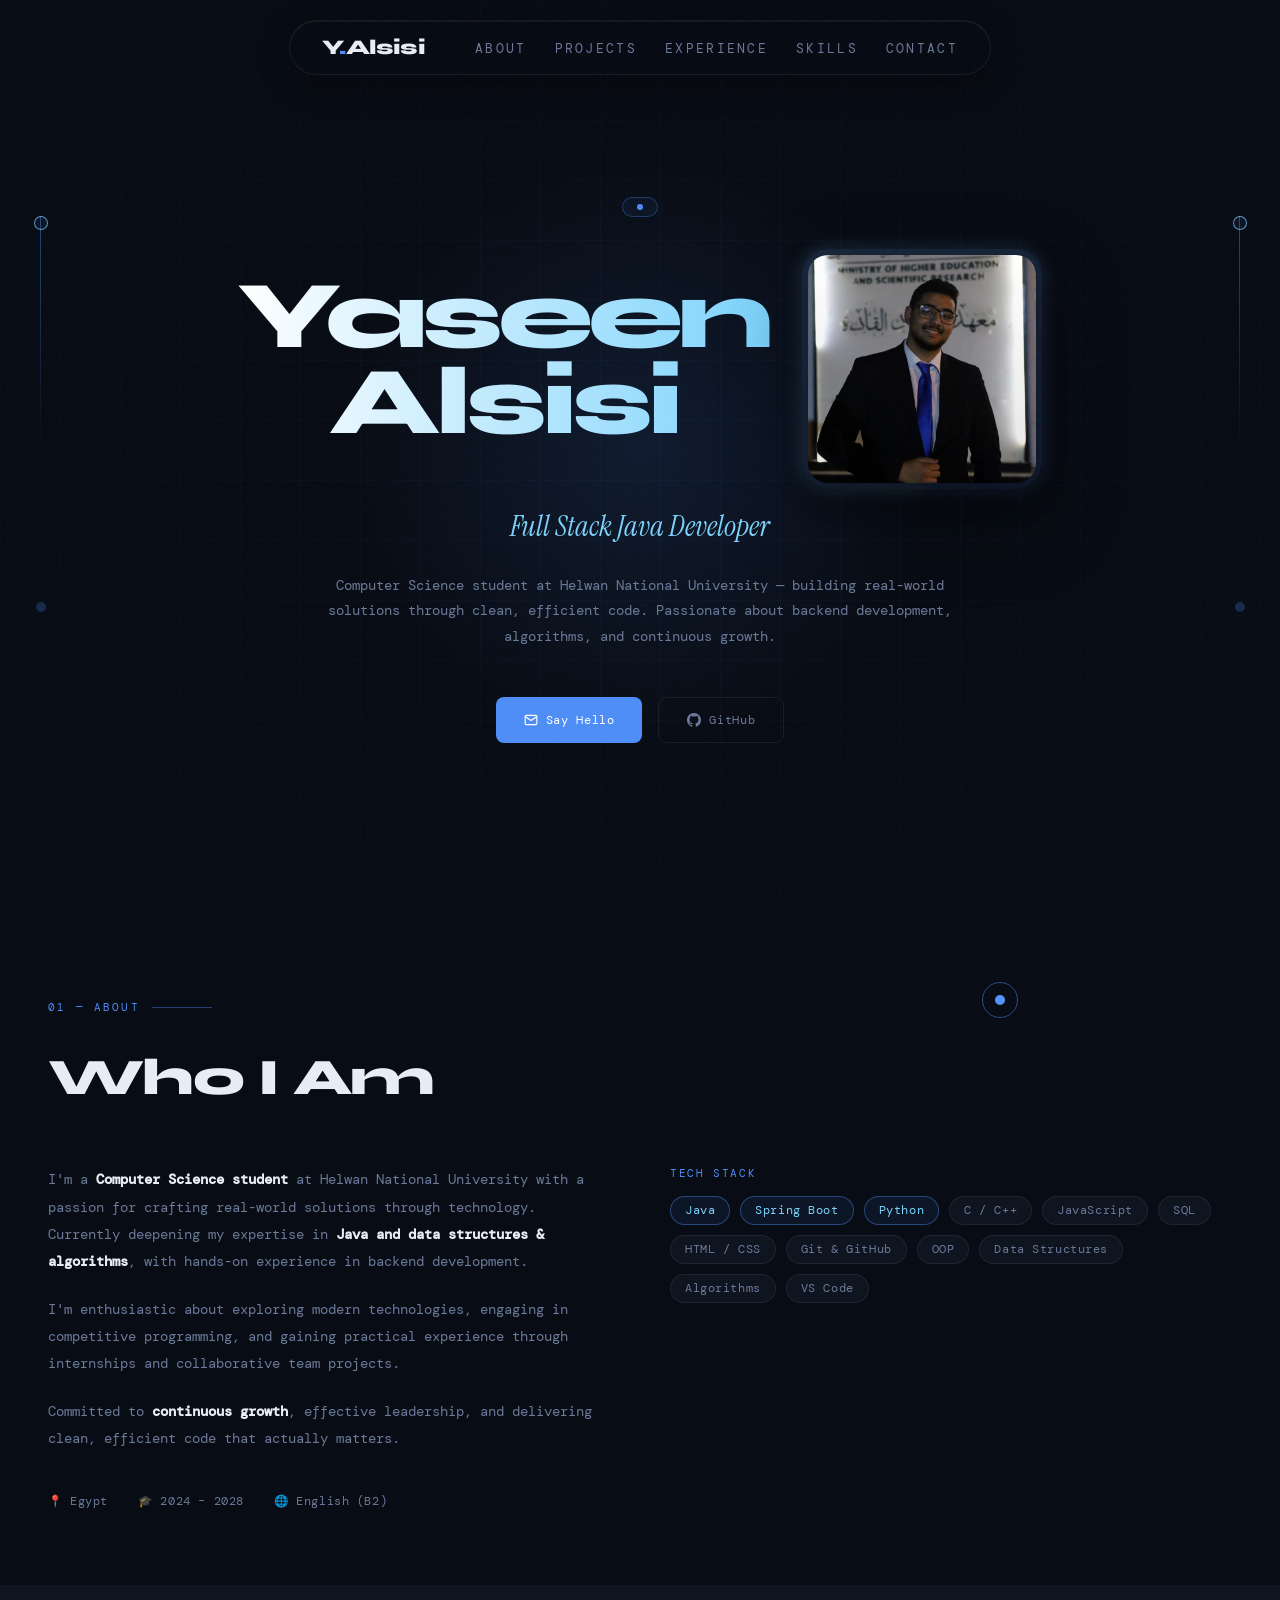
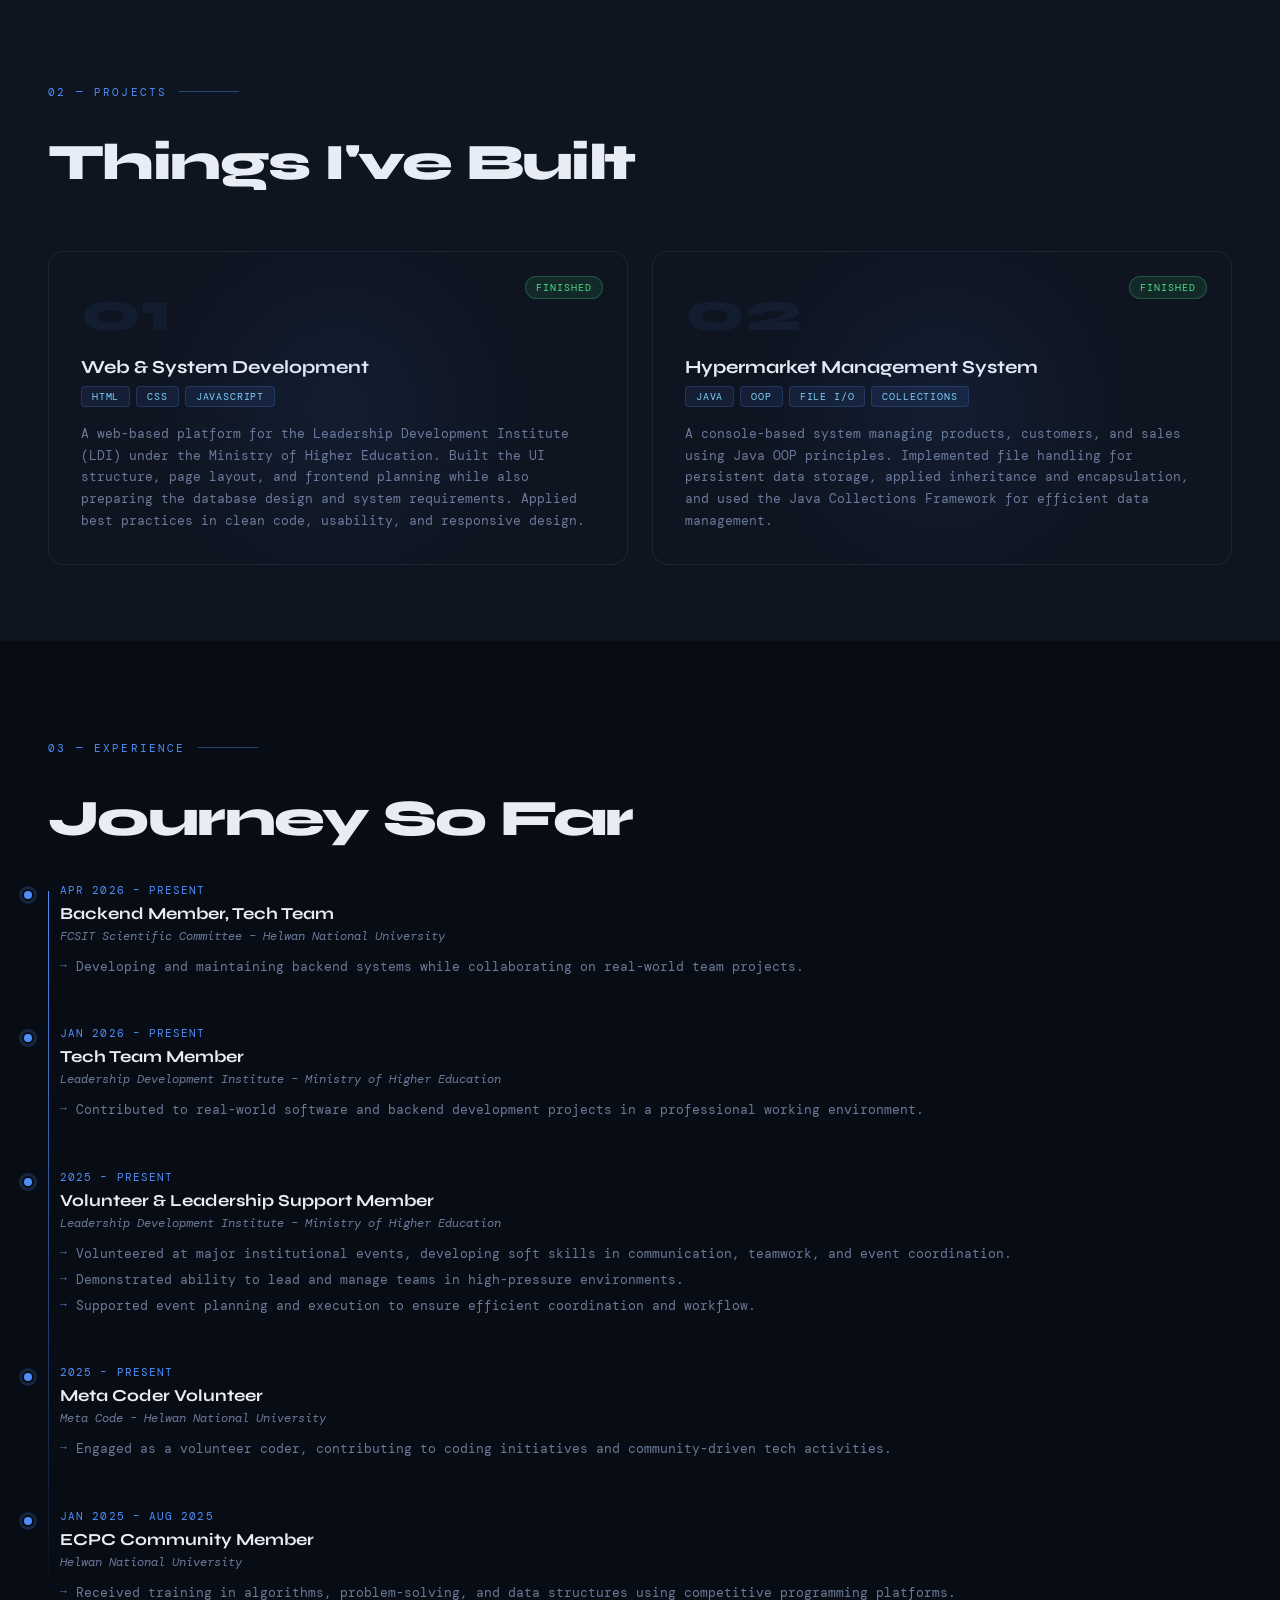
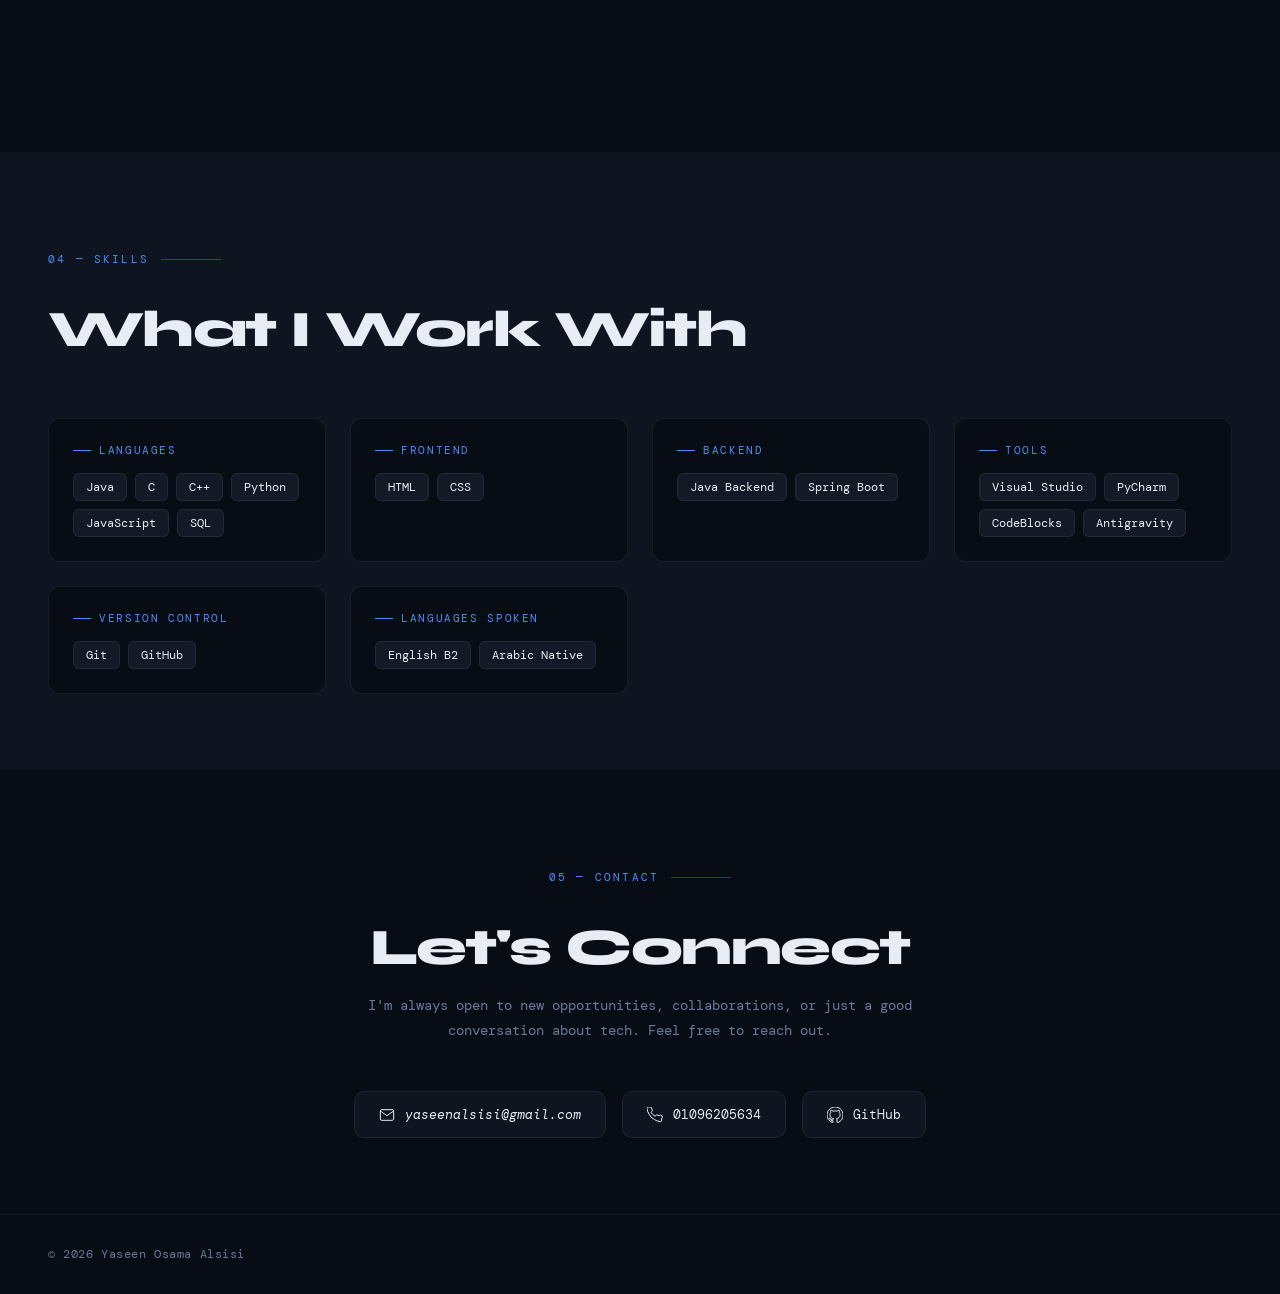
==== index.html @ c2fd074a "Add files via upload" ====
<!DOCTYPE html>
<html lang="en">
<head>
<meta charset="UTF-8">
<meta name="viewport" content="width=device-width, initial-scale=1.0">
<title>Yaseen Osama Alsisi — Portfolio</title>
<link rel="icon" href="photos/blue-letter-y-logo-design-vector.jpg">
<link href="https://fonts.googleapis.com/css2?family=Syne:wght@400;600;700;800&family=DM+Mono:ital,wght@0,300;0,400;1,300&family=Instrument+Serif:ital@0;1&display=swap" rel="stylesheet">
<link rel="stylesheet" href="style.css">
<script src="style.js" defer></script>
</head>
<body>

<div class="cursor" id="cursor"></div>
<div class="cursor-ring" id="cursorRing"></div>

<!-- NAV -->
<nav>
  <a href="#" class="nav-logo">Y<span>.</span>Alsisi</a>
  <ul class="nav-links">
    <li><a href="#about">About</a></li>
    <li><a href="#projects">Projects</a></li>
    <li><a href="#experience">Experience</a></li>
    <li><a href="#skills">Skills</a></li>
    <li><a href="#contact">Contact</a></li>
  </ul>
</nav>

<!-- HERO -->
<section class="hero">
  <div class="hero-grid"></div>
  <div class="hero-glow"></div>
  <div class="hero-accent hero-accent-left"></div>
  <div class="hero-accent hero-accent-right"></div>
  <div class="hero-content">
    <div class="hero-tag"></div>
    <div class="hero-heading">
      <h1 class="hero-name">
        Yaseen<br>
        <span class="line2">Alsisi</span>
      </h1>
      <div class="hero-photo-wrap">
        <img src="photos/WhatsApp Image 2026-06-04 at 12.15.10 AM.jpeg" alt="" class="hero-photo">
      </div>
    </div>
    <div class="hero-role">Full Stack Java Developer</div>
    <p class="hero-desc">
      Computer Science student at Helwan National University — building real-world solutions through clean, efficient code. Passionate about backend development, algorithms, and continuous growth.
    </p>
    <div class="hero-cta">
      <a href="mailto:yaseenalsisi@gmail.com" class="btn-primary">
        <svg width="14" height="14" viewBox="0 0 24 24" fill="none" stroke="currentColor" stroke-width="2"><path d="M4 4h16c1.1 0 2 .9 2 2v12c0 1.1-.9 2-2 2H4c-1.1 0-2-.9-2-2V6c0-1.1.9-2 2-2z"/><polyline points="22,6 12,13 2,6"/></svg>
        Say Hello
      </a>
      <a href="https://github.com/YaseenAlsisi" target="_blank" class="btn-ghost">
        <svg width="14" height="14" viewBox="0 0 24 24" fill="currentColor"><path d="M12 0C5.37 0 0 5.37 0 12c0 5.31 3.435 9.795 8.205 11.385.6.105.825-.255.825-.57 0-.285-.015-1.23-.015-2.235-3.015.555-3.795-.735-4.035-1.41-.135-.345-.72-1.41-1.23-1.695-.42-.225-1.02-.78-.015-.795.945-.015 1.62.87 1.845 1.23 1.08 1.815 2.805 1.305 3.495.99.105-.78.42-1.305.765-1.605-2.67-.3-5.46-1.335-5.46-5.925 0-1.305.465-2.385 1.23-3.225-.12-.3-.54-1.53.12-3.18 0 0 1.005-.315 3.3 1.23.96-.27 1.98-.405 3-.405s2.04.135 3 .405c2.295-1.56 3.3-1.23 3.3-1.23.66 1.65.24 2.88.12 3.18.765.84 1.23 1.905 1.23 3.225 0 4.605-2.805 5.625-5.475 5.925.435.375.81 1.095.81 2.22 0 1.605-.015 2.895-.015 3.3 0 .315.225.69.825.57A12.02 12.02 0 0024 12c0-6.63-5.37-12-12-12z"/></svg>
        GitHub
      </a>
    </div>
  </div>
  <div class="hero-stats">
    <div class="stat-item">
      <div class="stat-num">2.7<span>6</span></div>
      <div class="stat-label">CGPA</div>
    </div>
    <div class="stat-item">
      <div class="stat-num">2<span>+</span></div>
      <div class="stat-label">Projects</div>
    </div>
    <div class="stat-item">
      <div class="stat-num">4<span>+</span></div>
      <div class="stat-label">Activities</div>
    </div>
  </div>
</section>

<!-- ABOUT -->
<section id="about">
  <div class="section-label">01 — About</div>
  <h2 class="section-title reveal">Who I Am</h2>
  <div class="about-grid">
    <div class="about-text reveal">
      <p>I'm a <strong>Computer Science student</strong> at Helwan National University with a passion for crafting real-world solutions through technology. Currently deepening my expertise in <strong>Java and data structures & algorithms</strong>, with hands-on experience in backend development.</p>
      <p>I'm enthusiastic about exploring modern technologies, engaging in competitive programming, and gaining practical experience through internships and collaborative team projects.</p>
      <p>Committed to <strong>continuous growth</strong>, effective leadership, and delivering clean, efficient code that actually matters.</p>
      <br>
      <div style="font-size:0.72rem; color: var(--muted); letter-spacing:0.05em;">
        📍 Egypt &nbsp;&nbsp; 🎓 2024 – 2028 &nbsp;&nbsp; 🌐 English (B2)
      </div>
    </div>
    <div class="reveal">
      <div style="font-size:0.68rem; letter-spacing:0.15em; text-transform:uppercase; color:var(--accent); margin-bottom:16px;">Tech Stack</div>
      <div class="skills-cloud">
        <span class="skill-tag highlight">Java</span>
        <span class="skill-tag highlight">Spring Boot</span>
        <span class="skill-tag highlight">Python</span>
        <span class="skill-tag">C / C++</span>
        <span class="skill-tag">JavaScript</span>
        <span class="skill-tag">SQL</span>
        <span class="skill-tag">HTML / CSS</span>
        <span class="skill-tag">Git & GitHub</span>
        <span class="skill-tag">OOP</span>
        <span class="skill-tag">Data Structures</span>
        <span class="skill-tag">Algorithms</span>
        <span class="skill-tag">VS Code</span>
      </div>
    </div>
  </div>
</section>

<!-- PROJECTS -->
<section id="projects" style="background: var(--surface);">
  <div class="section-label">02 — Projects</div>
  <h2 class="section-title reveal">Things I've Built</h2>
  <div class="projects-grid">

    <div class="project-card reveal">
      <div class="project-status">Finished</div>
      <div class="project-num">01</div>
      <div class="project-title">Web & System Development</div>
      <div class="project-tech">
        <span class="tech-badge">HTML</span>
        <span class="tech-badge">CSS</span>
        <span class="tech-badge">JavaScript</span>
      </div>
      <p class="project-desc">
        A web-based platform for the Leadership Development Institute (LDI) under the Ministry of Higher Education. Built the UI structure, page layout, and frontend planning while also preparing the database design and system requirements. Applied best practices in clean code, usability, and responsive design.
      </p>
    </div>

    <div class="project-card reveal" style="transition-delay: 0.1s">
      <div class="project-status">Finished</div>
      <div class="project-num">02</div>
      <div class="project-title">Hypermarket Management System</div>
      <div class="project-tech">
        <span class="tech-badge">Java</span>
        <span class="tech-badge">OOP</span>
        <span class="tech-badge">File I/O</span>
        <span class="tech-badge">Collections</span>
      </div>
      <p class="project-desc">
        A console-based system managing products, customers, and sales using Java OOP principles. Implemented file handling for persistent data storage, applied inheritance and encapsulation, and used the Java Collections Framework for efficient data management.
      </p>
    </div>

  </div>
</section>

<!-- EXPERIENCE -->
<section id="experience">
  <div class="section-label">03 — Experience</div>
  <h2 class="section-title reveal">Journey So Far</h2>
  <div class="timeline">

    <div class="timeline-item">
      <div class="timeline-dot"></div>
      <div class="timeline-date">Apr 2026 – Present</div>
      <div class="timeline-title">Backend Member, Tech Team</div>
      <div class="timeline-org">FCSIT Scientific Committee – Helwan National University</div>
      <ul class="timeline-bullets">
        <li>Developing and maintaining backend systems while collaborating on real-world team projects.</li>
      </ul>
    </div>

    <div class="timeline-item">
      <div class="timeline-dot"></div>
      <div class="timeline-date">Jan 2026 – Present</div>
      <div class="timeline-title">Tech Team Member</div>
      <div class="timeline-org">Leadership Development Institute – Ministry of Higher Education</div>
      <ul class="timeline-bullets">
        <li>Contributed to real-world software and backend development projects in a professional working environment.</li>
      </ul>
    </div>

    <div class="timeline-item">
      <div class="timeline-dot"></div>
      <div class="timeline-date">2025 – Present</div>
      <div class="timeline-title">Volunteer & Leadership Support Member</div>
      <div class="timeline-org">Leadership Development Institute – Ministry of Higher Education</div>
      <ul class="timeline-bullets">
        <li>Volunteered at major institutional events, developing soft skills in communication, teamwork, and event coordination.</li>
        <li>Demonstrated ability to lead and manage teams in high-pressure environments.</li>
        <li>Supported event planning and execution to ensure efficient coordination and workflow.</li>
      </ul>
    </div>

    <div class="timeline-item">
      <div class="timeline-dot"></div>
      <div class="timeline-date">2025 – Present</div>
      <div class="timeline-title">Meta Coder Volunteer</div>
      <div class="timeline-org">Meta Code – Helwan National University</div>
      <ul class="timeline-bullets">
        <li>Engaged as a volunteer coder, contributing to coding initiatives and community-driven tech activities.</li>
      </ul>
    </div>

    <div class="timeline-item">
      <div class="timeline-dot"></div>
      <div class="timeline-date">Jan 2025 – Aug 2025</div>
      <div class="timeline-title">ECPC Community Member</div>
      <div class="timeline-org">Helwan National University</div>
      <ul class="timeline-bullets">
        <li>Received training in algorithms, problem-solving, and data structures using competitive programming platforms.</li>
      </ul>
    </div>

  </div>
</section>

<!-- SKILLS -->
<section id="skills" class="skills-section">
  <div class="section-label">04 — Skills</div>
  <h2 class="section-title reveal">What I Work With</h2>
  <div class="skills-categories reveal">
    <div class="skill-category">
      <div class="skill-cat-title">Languages</div>
      <div class="skill-items">
        <span class="skill-item">Java</span>
        <span class="skill-item">C</span>
        <span class="skill-item">C++</span>
        <span class="skill-item">Python</span>
        <span class="skill-item">JavaScript</span>
        <span class="skill-item">SQL</span>

      </div>
    </div>
    <div class="skill-category">
      <div class="skill-cat-title">Frontend</div>
      <div class="skill-items">
        <span class="skill-item">HTML</span>
        <span class="skill-item">CSS</span>
      </div>
    </div>
    <div class="skill-category">
      <div class="skill-cat-title">Backend</div>
      <div class="skill-items">
        <span class="skill-item">Java Backend</span>
        <span class="skill-item">Spring Boot</span>
      </div>
    </div>
    <div class="skill-category">
      <div class="skill-cat-title">Tools</div>
      <div class="skill-items">
        <span class="skill-item">Visual Studio</span>
        <span class="skill-item">PyCharm</span>
        <span class="skill-item">CodeBlocks</span>
        <span class="skill-item">Antigravity</span>

      </div>
    </div>
    <div class="skill-category">
      <div class="skill-cat-title">Version Control</div>
      <div class="skill-items">
        <span class="skill-item">Git</span>
        <span class="skill-item">GitHub</span>
      </div>
    </div>
    <div class="skill-category">
      <div class="skill-cat-title">Languages Spoken</div>
      <div class="skill-items">
        <span class="skill-item">English B2</span>
        <span class="skill-item">Arabic Native</span>
      </div>
    </div>
  </div>
</section>

<!-- CONTACT -->
<section id="contact">
  <div class="contact-inner">
    <div class="section-label" style="justify-content:center;">05 — Contact</div>
    <h2 class="section-title reveal" style="text-align:center;">Let's Connect</h2>
    <p class="reveal">I'm always open to new opportunities, collaborations, or just a good conversation about tech. Feel free to reach out.</p>
    <div class="contact-links reveal">
      <a href="mailto:yaseenalsisi@gmail.com" class="contact-link">
        <svg viewBox="0 0 24 24"><path d="M4 4h16c1.1 0 2 .9 2 2v12c0 1.1-.9 2-2 2H4c-1.1 0-2-.9-2-2V6c0-1.1.9-2 2-2z"/><polyline points="22,6 12,13 2,6"/></svg><i class="fa-solid fa-envelope">yaseenalsisi@gmail.com</i>
      </a>
      <a href="tel:+201096205634" class="contact-link">
        <svg viewBox="0 0 24 24"><path d="M22 16.92v3a2 2 0 01-2.18 2 19.79 19.79 0 01-8.63-3.07A19.5 19.5 0 013.07 10.8a19.79 19.79 0 01-3.07-8.68A2 2 0 012 0h3a2 2 0 012 1.72c.127.96.361 1.903.7 2.81a2 2 0 01-.45 2.11L6.09 7.91a16 16 0 006 6l1.27-1.27a2 2 0 012.11-.45c.907.339 1.85.573 2.81.7A2 2 0 0122 16.92z"/></svg>
        01096205634
      </a>
      <a href="https://github.com/YaseenAlsisi" target="_blank" class="contact-link">
        <svg viewBox="0 0 24 24" fill="currentColor" stroke="none"><path d="M12 0C5.37 0 0 5.37 0 12c0 5.31 3.435 9.795 8.205 11.385.6.105.825-.255.825-.57 0-.285-.015-1.23-.015-2.235-3.015.555-3.795-.735-4.035-1.41-.135-.345-.72-1.41-1.23-1.695-.42-.225-1.02-.78-.015-.795.945-.015 1.62.87 1.845 1.23 1.08 1.815 2.805 1.305 3.495.99.105-.78.42-1.305.765-1.605-2.67-.3-5.46-1.335-5.46-5.925 0-1.305.465-2.385 1.23-3.225-.12-.3-.54-1.53.12-3.18 0 0 1.005-.315 3.3 1.23.96-.27 1.98-.405 3-.405s2.04.135 3 .405c2.295-1.56 3.3-1.23 3.3-1.23.66 1.65.24 2.88.12 3.18.765.84 1.23 1.905 1.23 3.225 0 4.605-2.805 5.625-5.475 5.925.435.375.81 1.095.81 2.22 0 1.605-.015 2.895-.015 3.3 0 .315.225.69.825.57A12.02 12.02 0 0024 12c0-6.63-5.37-12-12-12z"/></svg>
        GitHub
      </a>
    </div>
  </div>
</section>

<footer>
  <span>© 2026 Yaseen Osama Alsisi</span>
</footer>
</body>
</html>
---- style.css ----
:root {
  --bg: #080c14;
  --surface: #0e1420;
  --surface2: #131926;
  --border: rgba(255, 255, 255, 0.07);
  --accent: #4f8ef7;
  --accent2: #7dd3fc;
  --accent3: #f472b6;
  --text: #e8edf5;
  --muted: #6b7a99;
  --glow: rgba(79, 142, 247, 0.15);
}

*,
*::before,
*::after {
  box-sizing: border-box;
  margin: 0;
  padding: 0;
}

html {
  scroll-behavior: smooth;
}

body {
  background: var(--bg);
  color: var(--text);
  font-family: "DM Mono", monospace;
  overflow-x: hidden;
  cursor: none;
}

/* Custom cursor */
.cursor {
  width: 10px;
  height: 10px;
  background: var(--accent);
  border-radius: 50%;
  position: fixed;
  top: 0;
  left: 0;
  pointer-events: none;
  z-index: 9999;
  transition: transform 0.1s ease;
  mix-blend-mode: screen;
}
.cursor-ring {
  width: 36px;
  height: 36px;
  border: 1px solid var(--accent);
  border-radius: 50%;
  position: fixed;
  top: 0;
  left: 0;
  pointer-events: none;
  z-index: 9998;
  transition:
    transform 0.18s ease,
    width 0.2s,
    height 0.2s,
    opacity 0.2s;
  opacity: 0.5;
}

/* Noise overlay */
body::before {
  content: "";
  position: fixed;
  inset: 0;
  background-image: url("data:image/svg+xml,%3Csvg viewBox='0 0 256 256' xmlns='http://www.w3.org/2000/svg'%3E%3Cfilter id='noise'%3E%3CfeTurbulence type='fractalNoise' baseFrequency='0.9' numOctaves='4' stitchTiles='stitch'/%3E%3C/filter%3E%3Crect width='100%25' height='100%25' filter='url(%23noise)' opacity='0.04'/%3E%3C/svg%3E");
  pointer-events: none;
  z-index: 1000;
  opacity: 0.35;
}

/* NAV */
nav {
  position: fixed;
  top: 20px;
  left: 50%;
  transform: translateX(-50%);

  width: fit-content;
  min-width: 700px;

  padding: 14px 32px;
  display: flex;
  justify-content: space-between;
  align-items: center;
  gap: 50px;

  z-index: 500;

  background: rgba(8, 12, 20, 0.85);
  backdrop-filter: blur(20px);

  border: 1px solid var(--border);
  border-radius: 999px; /* Oval shape */

  box-shadow:
    0 8px 32px rgba(0, 0, 0, 0.3),
    inset 0 1px 0 rgba(255, 255, 255, 0.05);
}

/* Logo */
.nav-logo {
  font-family: "Syne", sans-serif;
  font-weight: 800;
  font-size: 1.3rem;
  letter-spacing: -0.03em;
  color: var(--text);
  text-decoration: none;

  transition: transform 0.3s ease;
}

.nav-logo:hover {
  transform: scale(1.05);
}

.nav-logo span {
  color: var(--accent);
}

/* Links */
.nav-links {
  display: flex;
  align-items: center;
  gap: 28px;
  list-style: none;
  margin: 0;
  padding: 0;
}

.nav-links a {
  font-size: 0.8rem;
  letter-spacing: 0.18em;
  text-transform: uppercase;
  color: var(--muted);
  text-decoration: none;
  transition: all 0.3s ease;
  position: relative;
}

.nav-links a:hover {
  color: var(--accent);
}

.nav-links a::after {
  content: "";
  position: absolute;
  left: 0;
  bottom: -6px;
  width: 0;
  height: 2px;
  background: var(--accent);
  transition: width 0.3s ease;
}

.nav-links a:hover::after {
  width: 100%;
}

/* HERO */
.hero {
  min-height: 100vh;
  display: flex;
  justify-content: center;
  align-items: center;
  text-align: center;
  padding: 120px 48px 80px;
  position: relative;
  overflow: hidden;
}

.hero-grid {
  position: absolute;
  inset: 0;
  background-image:
    linear-gradient(rgba(79, 142, 247, 0.04) 1px, transparent 1px),
    linear-gradient(90deg, rgba(79, 142, 247, 0.04) 1px, transparent 1px);
  background-size: 60px 60px;
  mask-image: radial-gradient(
    ellipse 80% 80% at 50% 50%,
    black 30%,
    transparent 100%
  );
}

.hero-glow {
  position: absolute;
  width: 600px;
  height: 600px;
  background: radial-gradient(
    circle,
    rgba(79, 142, 247, 0.12) 0%,
    transparent 70%
  );
  top: 50%;
  left: 50%;
  transform: translate(-50%, -50%);
  pointer-events: none;
  animation: pulse 4s ease-in-out infinite;
}

.hero-accent {
  position: absolute;
  top: 24%;
  width: 1px;
  height: 44%;
  background: linear-gradient(
    to bottom,
    rgba(79, 142, 247, 0.45),
    transparent 60%
  );
  pointer-events: none;
}

.hero-accent::before,
.hero-accent::after {
  content: "";
  position: absolute;
  left: 50%;
  transform: translateX(-50%);
  border-radius: 50%;
}

.hero-accent::before {
  top: 0;
  width: 14px;
  height: 14px;
  background: rgba(79, 142, 247, 0.08);
  border: 1px solid rgba(127, 204, 255, 0.7);
}

.hero-accent::after {
  bottom: 0;
  width: 10px;
  height: 10px;
  background: rgba(79, 142, 247, 0.24);
}

.hero-accent-left {
  left: 40px;
}

.hero-accent-right {
  right: 40px;
}

@keyframes pulse {
  0%,
  100% {
    transform: translate(-50%, -50%) scale(1);
    opacity: 1;
  }
  50% {
    transform: translate(-50%, -50%) scale(1.1);
    opacity: 0.7;
  }
}

.hero-content {
  position: relative;
  z-index: 2;
  max-width: 900px;
  display: flex;
  flex-direction: column;
  align-items: center;
}

.hero-heading {
  display: flex;
  align-items: center;
  justify-content: center;
  gap: 32px;
  flex-wrap: wrap;
  width: 100%;
  margin-bottom: 18px;
}

.hero-photo-wrap {
  width: 240px;
  max-width: 32vw;
  min-width: 180px;
  border-radius: 28px;
  overflow: visible;
  position: relative;
  padding: 6px; /* space for outer ring */
  background: linear-gradient(180deg, rgba(79, 142, 247, 0.06), rgba(15, 23, 42, 0.9));
  box-shadow: 0 32px 80px rgba(0, 0, 0, 0.35);
}

.hero-photo-wrap::before {
  content: "";
  position: absolute;
  inset: -6px;
  border-radius: 36px;
  background: conic-gradient(from 180deg, rgba(127, 204, 255, 0.12), rgba(79, 142, 247, 0.10));
  z-index: 0;
  filter: blur(6px);
  pointer-events: none;
}

.hero-photo {
  width: 100%;
  height: auto;
  display: block;
  aspect-ratio: 1 / 1;
  object-fit: cover;
  border-radius: 20px;
  position: relative;
  z-index: 2;
  transform: translateZ(0);
  transition: transform 0.25s ease, box-shadow 0.25s ease;
  box-shadow: 0 10px 30px rgba(0, 0, 0, 0.45);
  filter: saturate(1.05) contrast(1.02);
}

.hero-photo-wrap::after {
  content: "";
  position: absolute;
  inset: 0;
  border-radius: 20px;
  background: linear-gradient(180deg, rgba(255,255,255,0.02), rgba(0,0,0,0.10));
  z-index: 3;
  pointer-events: none;
}

.hero-photo-wrap:hover .hero-photo {
  transform: translateY(-6px) scale(1.02);
  box-shadow: 0 24px 60px rgba(79, 142, 247, 0.18);
}

.hero-tag {
  display: inline-flex;
  align-items: center;
  gap: 8px;
  font-size: 0.72rem;
  letter-spacing: 0.15em;
  text-transform: uppercase;
  color: var(--accent);
  border: 1px solid rgba(79, 142, 247, 0.3);
  padding: 6px 14px;
  border-radius: 100px;
  margin-bottom: 32px;
  background: rgba(79, 142, 247, 0.06);
  animation: fadeUp 0.8s ease both;
}

.hero-tag::before {
  content: "";
  width: 6px;
  height: 6px;
  background: var(--accent);
  border-radius: 50%;
  animation: blink 1.5s ease-in-out infinite;
}

@keyframes blink {
  0%,
  100% {
    opacity: 1;
  }
  50% {
    opacity: 0.2;
  }
}

h1.hero-name {
  font-family: "Syne", sans-serif;
  font-weight: 800;
  font-size: clamp(6rem, 6vw, 6rem);
  line-height: 0.9;
  letter-spacing: -0.05em;
  margin-bottom: 20px;
  text-align: center;

  background: linear-gradient(
    90deg,
    #ffffff,
    #7dd3fc,
    #4f8ef7,
    #ffffff
  );
  background-size: 300% auto;

  -webkit-background-clip: text;
  -webkit-text-fill-color: transparent;

  animation:
    fadeUp 0.8s 0.1s ease both,
    shine 6s linear infinite;
}

h1.hero-name .line2 {
  display: block;
}

@keyframes shine {
  to {
    background-position: 300% center;
  }
}

.hero-role {
  font-family: "Instrument Serif", serif;
  font-style: italic;
  font-size: clamp(1.2rem, 2.5vw, 1.8rem);
  color: var(--accent2);
  margin-bottom: 28px;
  animation: fadeUp 0.8s 0.2s ease both;
}

.hero-desc {
  font-size: 0.88rem;
  line-height: 1.8;
  color: var(--muted);
  max-width: 650px;
  margin: 0 auto 48px;
  animation: fadeUp 0.8s 0.3s ease both;
}

.hero-cta {
  display: flex;
  justify-content: center;
  gap: 16px;
  flex-wrap: wrap;
  animation: fadeUp 0.8s 0.4s ease both;
}

.btn-primary {
  display: inline-flex;
  align-items: center;
  gap: 8px;
  padding: 14px 28px;
  background: var(--accent);
  color: #fff;
  font-family: "DM Mono", monospace;
  font-size: 0.78rem;
  letter-spacing: 0.05em;
  text-decoration: none;
  border-radius: 8px;
  transition: all 0.2s;
  border: none;
  cursor: none;
}

.btn-primary:hover {
  background: var(--accent2);
  transform: translateY(-2px);
  box-shadow: 0 8px 24px rgba(79, 142, 247, 0.35);
}

.btn-ghost {
  display: inline-flex;
  align-items: center;
  gap: 8px;
  padding: 14px 28px;
  border: 1px solid var(--border);
  color: var(--muted);
  font-family: "DM Mono", monospace;
  font-size: 0.78rem;
  letter-spacing: 0.05em;
  text-decoration: none;
  border-radius: 8px;
  transition: all 0.2s;
  cursor: none;
  background: transparent;
}

.btn-ghost:hover {
  border-color: var(--accent);
  color: var(--accent);
  transform: translateY(-2px);
}

.hero-stats {
  display: none;
}

@keyframes fadeUp {
  from {
    opacity: 0;
    transform: translateY(30px);
  }
  to {
    opacity: 1;
    transform: translateY(0);
  }
}

@keyframes fadeLeft {
  from {
    opacity: 0;
    transform: translate(30px, -50%);
  }
  to {
    opacity: 1;
    transform: translate(0, -50%);
  }
}

/* SECTIONS */
section {
  padding: 100px 48px;
}
.section-label {
  font-size: 0.68rem;
  letter-spacing: 0.2em;
  text-transform: uppercase;
  color: var(--accent);
  margin-bottom: 12px;
  display: flex;
  align-items: center;
  gap: 12px;
}
.section-label::after {
  content: "";
  flex: 1;
  max-width: 60px;
  height: 1px;
  background: var(--accent);
  opacity: 0.4;
}
h2.section-title {
  font-family: "Syne", sans-serif;
  font-weight: 800;
  font-size: clamp(2rem, 4vw, 3.2rem);
  letter-spacing: -0.03em;
  margin-bottom: 60px;
  line-height: 1.1;
}

/* ABOUT */
.about-grid {
  display: grid;
  grid-template-columns: 1fr 1fr;
  gap: 60px;
  align-items: start;
}
.about-text p {
  font-size: 0.9rem;
  line-height: 1.9;
  color: var(--muted);
  margin-bottom: 20px;
}
.about-text p strong {
  color: var(--text);
}
.skills-cloud {
  display: flex;
  flex-wrap: wrap;
  gap: 10px;
  margin-top: 8px;
}
.skill-tag {
  padding: 6px 14px;
  background: var(--surface);
  border: 1px solid var(--border);
  border-radius: 100px;
  font-size: 0.72rem;
  color: var(--muted);
  letter-spacing: 0.05em;
  transition: all 0.2s;
}
.skill-tag:hover {
  border-color: var(--accent);
  color: var(--accent2);
  background: rgba(79, 142, 247, 0.08);
}
.skill-tag.highlight {
  border-color: rgba(79, 142, 247, 0.4);
  color: var(--accent2);
  background: rgba(79, 142, 247, 0.08);
}

/* EXPERIENCE TIMELINE */
.timeline {
  position: relative;
  padding-left: 32px;
}
.timeline::before {
  content: "";
  position: absolute;
  left: 0;
  top: 8px;
  bottom: 0;
  width: 1px;
  background: linear-gradient(to bottom, var(--accent), transparent);
}
.timeline-item {
  position: relative;
  margin-bottom: 48px;
  opacity: 1;
  transform: translateX(-20px);
  transition:
    opacity 0.5s ease,
    transform 0.5s ease;
}
.timeline-item.visible {
  opacity: 1;
  transform: translateX(0);
}
.timeline-dot {
  position: absolute;
  left: -38px;
  top: 6px;
  width: 12px;
  height: 12px;
  background: var(--accent);
  border-radius: 50%;
  border: 2px solid var(--bg);
  box-shadow: 0 0 0 3px rgba(79, 142, 247, 0.2);
}
.timeline-date {
  font-size: 0.68rem;
  letter-spacing: 0.1em;
  color: var(--accent);
  text-transform: uppercase;
  margin-bottom: 6px;
}
.timeline-title {
  font-family: "Syne", sans-serif;
  font-size: 1.05rem;
  font-weight: 700;
  margin-bottom: 4px;
}
.timeline-org {
  font-size: 0.78rem;
  color: var(--muted);
  margin-bottom: 12px;
  font-style: italic;
}
.timeline-bullets {
  list-style: none;
}
.timeline-bullets li {
  font-size: 0.82rem;
  color: var(--muted);
  line-height: 1.7;
  padding-left: 16px;
  position: relative;
  margin-bottom: 4px;
}
.timeline-bullets li::before {
  content: "→";
  position: absolute;
  left: 0;
  color: var(--accent);
  font-size: 0.7rem;
}

/* PROJECTS */
.projects-grid {
  display: grid;
  grid-template-columns: repeat(auto-fit, minmax(340px, 1fr));
  gap: 24px;
}
.project-card {
  background: var(--surface);
  border: 1px solid var(--border);
  border-radius: 16px;
  padding: 32px;
  position: relative;
  overflow: hidden;
  transition: all 0.3s ease;
  opacity: 1;
  transform: translateY(20px);
}
.project-card.visible {
  opacity: 1;
  transform: translateY(0);
}
.project-card::before {
  content: "";
  position: absolute;
  inset: 0;
  background: radial-gradient(
    circle at var(--mx, 50%) var(--my, 50%),
    rgba(79, 142, 247, 0.08),
    transparent 60%
  );
  opacity: 1;
  transition: opacity 0.3s;
}
.project-card:hover::before {
  opacity: 1;
}
.project-card:hover {
  border-color: rgba(79, 142, 247, 0.3);
  transform: translateY(-4px);
  box-shadow: 0 20px 40px rgba(0, 0, 0, 0.4);
}
.project-num {
  font-family: "Syne", sans-serif;
  font-size: 3.5rem;
  font-weight: 800;
  color: rgba(79, 142, 247, 0.08);
  line-height: 1;
  margin-bottom: 16px;
}
.project-title {
  font-family: "Syne", sans-serif;
  font-size: 1.15rem;
  font-weight: 700;
  margin-bottom: 8px;
}
.project-tech {
  display: flex;
  flex-wrap: wrap;
  gap: 6px;
  margin-bottom: 16px;
}
.tech-badge {
  font-size: 0.65rem;
  letter-spacing: 0.08em;
  text-transform: uppercase;
  padding: 3px 10px;
  background: rgba(79, 142, 247, 0.1);
  border: 1px solid rgba(79, 142, 247, 0.2);
  color: var(--accent2);
  border-radius: 4px;
}
.project-desc {
  font-size: 0.8rem;
  color: var(--muted);
  line-height: 1.7;
}
.project-status {
  position: absolute;
  top: 24px;
  right: 24px;
  font-size: 0.65rem;
  letter-spacing: 0.1em;
  text-transform: uppercase;
  padding: 4px 10px;
  border-radius: 100px;
  background: rgba(74, 222, 128, 0.1);
  border: 1px solid rgba(74, 222, 128, 0.25);
  color: #4ade80;
}

/* SKILLS */
.skills-section {
  background: var(--surface);
}
.skills-categories {
  display: grid;
  grid-template-columns: repeat(auto-fit, minmax(250px, 1fr));
  gap: 24px;
}
.skill-category {
  background: var(--bg);
  border: 1px solid var(--border);
  border-radius: 12px;
  padding: 24px;
  transition: border-color 0.2s;
}
.skill-category:hover {
  border-color: rgba(79, 142, 247, 0.3);
}
.skill-cat-title {
  font-size: 0.68rem;
  letter-spacing: 0.15em;
  text-transform: uppercase;
  color: var(--accent);
  margin-bottom: 16px;
  display: flex;
  align-items: center;
  gap: 8px;
}
.skill-cat-title::before {
  content: "";
  width: 18px;
  height: 1px;
  background: var(--accent);
}
.skill-items {
  display: flex;
  flex-wrap: wrap;
  gap: 8px;
}
.skill-item {
  font-size: 0.78rem;
  color: var(--text);
  padding: 5px 12px;
  background: var(--surface2);
  border-radius: 6px;
  border: 1px solid var(--border);
}

/* CONTACT */
.contact-inner {
  max-width: 640px;
  margin: 0 auto;
  text-align: center;
}
.contact-inner h2 {
  margin-bottom: 16px;
}
.contact-inner p {
  font-size: 0.88rem;
  color: var(--muted);
  line-height: 1.8;
  margin-bottom: 48px;
}
.contact-links {
  display: flex;
  justify-content: center;
  gap: 16px;
  flex-wrap: wrap;
}
.contact-link {
  display: inline-flex;
  align-items: center;
  gap: 10px;
  padding: 14px 24px;
  background: var(--surface);
  border: 1px solid var(--border);
  border-radius: 10px;
  color: var(--text);
  text-decoration: none;
  font-size: 0.8rem;
  transition: all 0.2s;
  cursor: none;
}
.contact-link:hover {
  border-color: var(--accent);
  color: var(--accent2);
  transform: translateY(-2px);
  background: rgba(79, 142, 247, 0.06);
}
.contact-link svg {
  width: 16px;
  height: 16px;
  stroke: currentColor;
  fill: none;
  stroke-width: 1.5;
}

/* FOOTER */
footer {
  padding: 32px 48px;
  border-top: 1px solid var(--border);
  display: flex;
  justify-content: space-between;
  align-items: center;
  font-size: 0.72rem;
  color: var(--muted);
  letter-spacing: 0.05em;
}

/* SCROLL REVEAL */
.reveal {
  opacity: 1;
  transform: translateY(24px);
  transition:
    opacity 0.6s ease,
    transform 0.6s ease;
}
.reveal.visible {
  opacity: 1;
  transform: translateY(0);
}

/* SCROLLBAR */
::-webkit-scrollbar {
  width: 4px;
}
::-webkit-scrollbar-track {
  background: var(--bg);
}
::-webkit-scrollbar-thumb {
  background: var(--accent);
  border-radius: 2px;
}

@media (max-width: 768px) {
  nav {
    padding: 16px 24px;
  }
  .hero {
    padding: 100px 24px 60px;
  }
  .hero-stats {
    display: none;
  }
  section {
    padding: 60px 24px;
  }
  .about-grid {
    grid-template-columns: 1fr;
    gap: 40px;
  }
  footer {
    flex-direction: column;
    gap: 12px;
    text-align: center;
  }
}
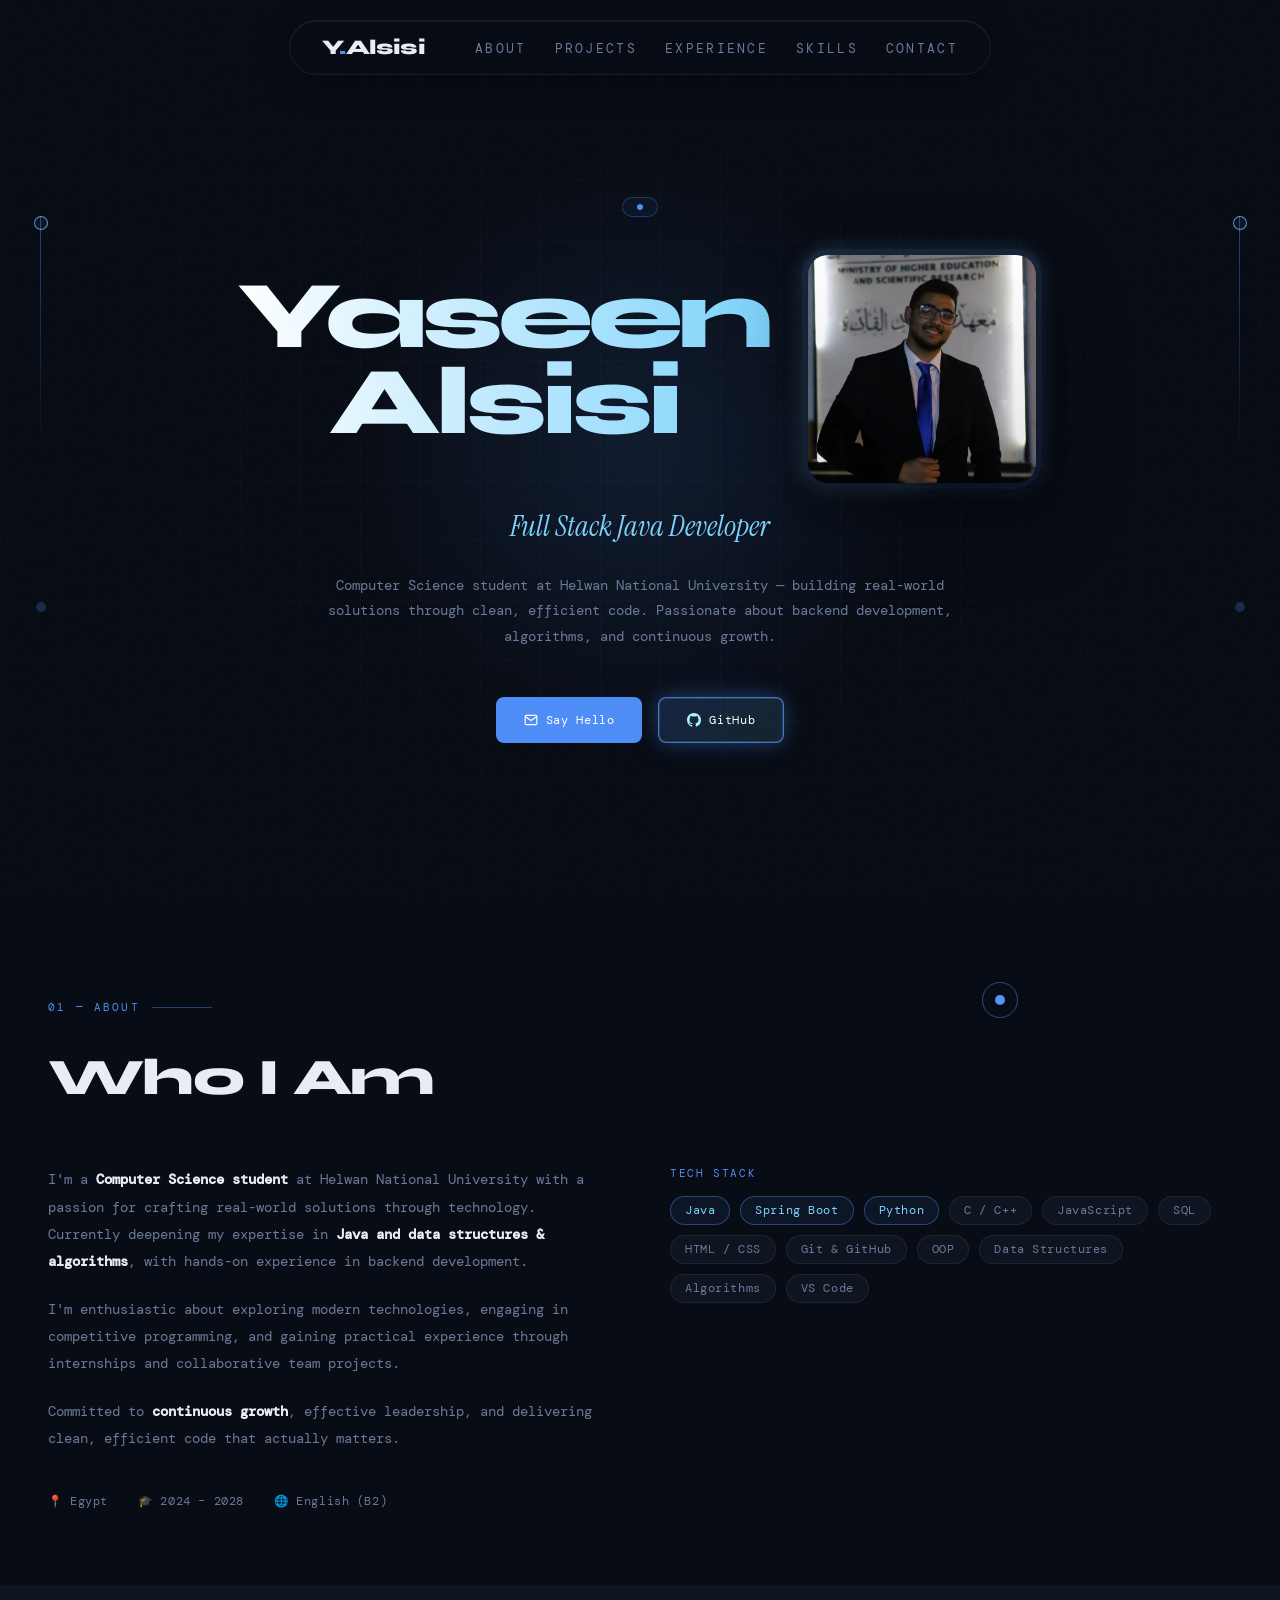
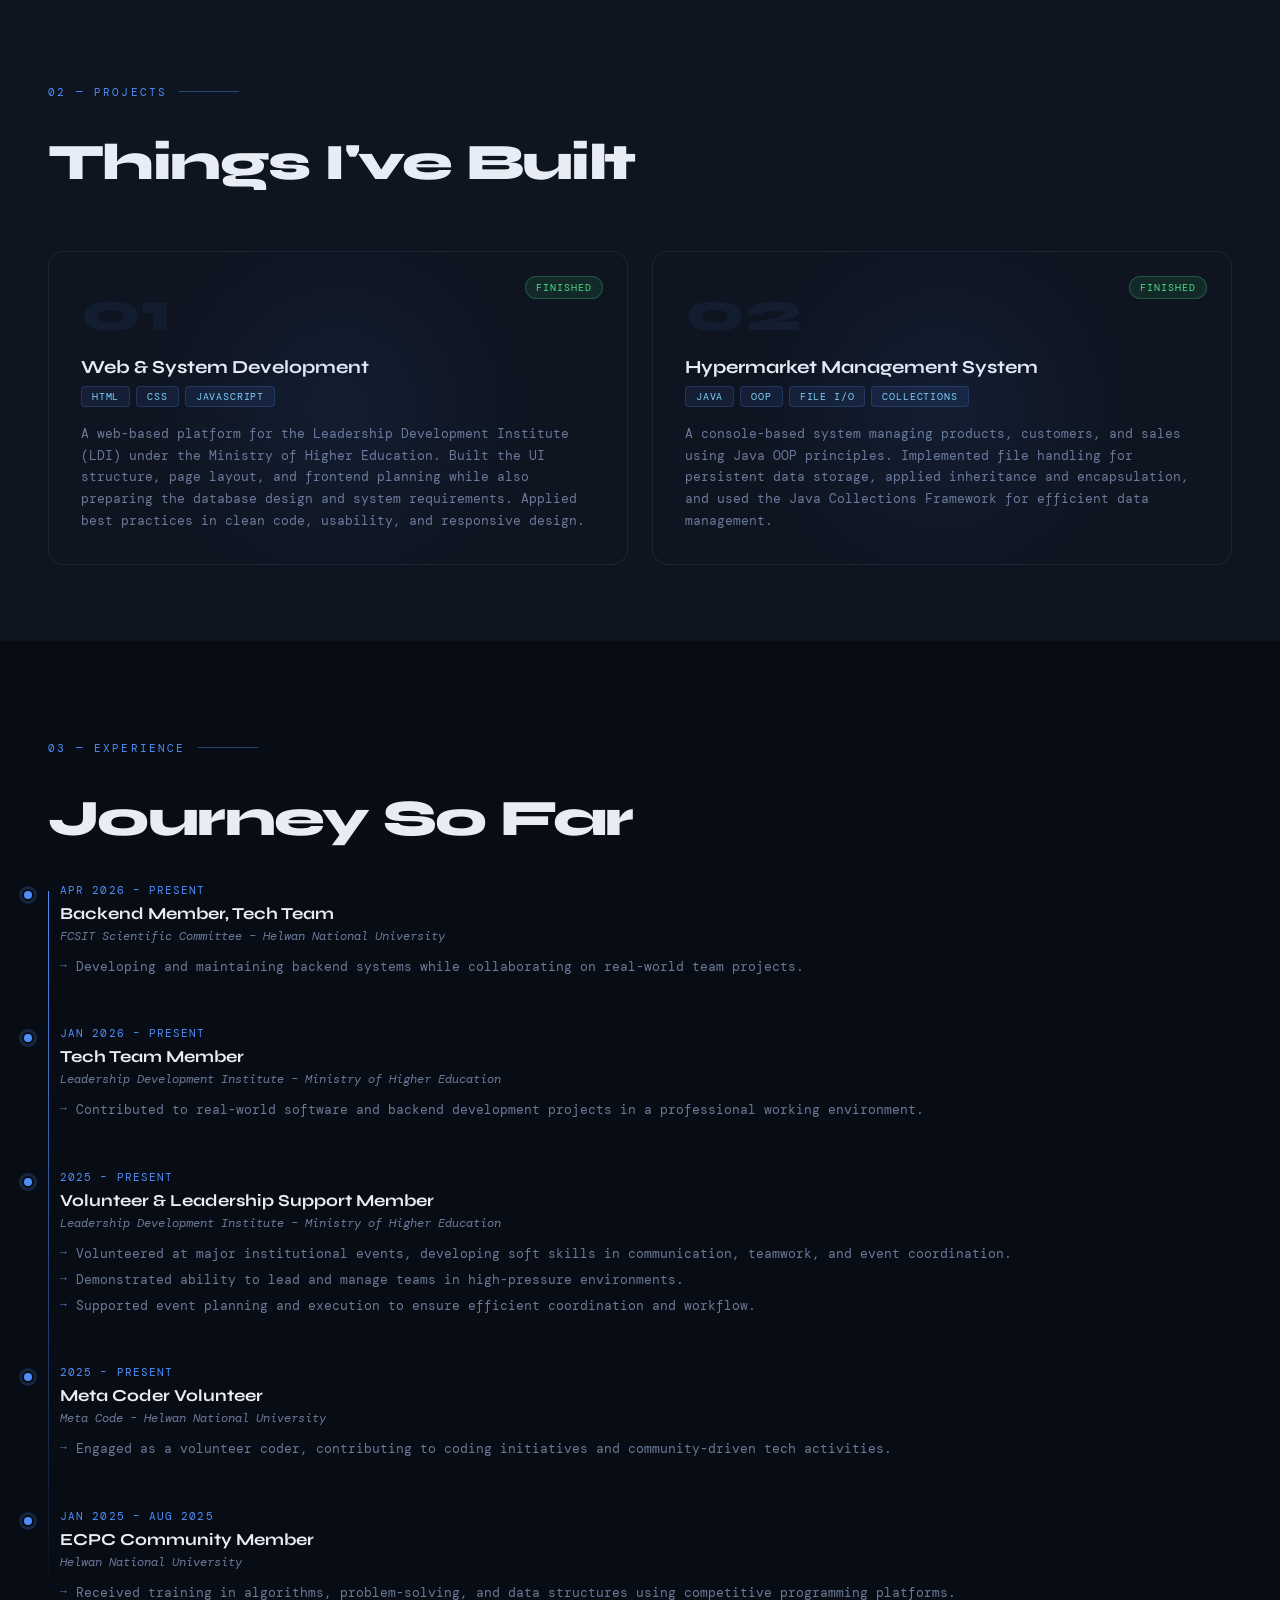
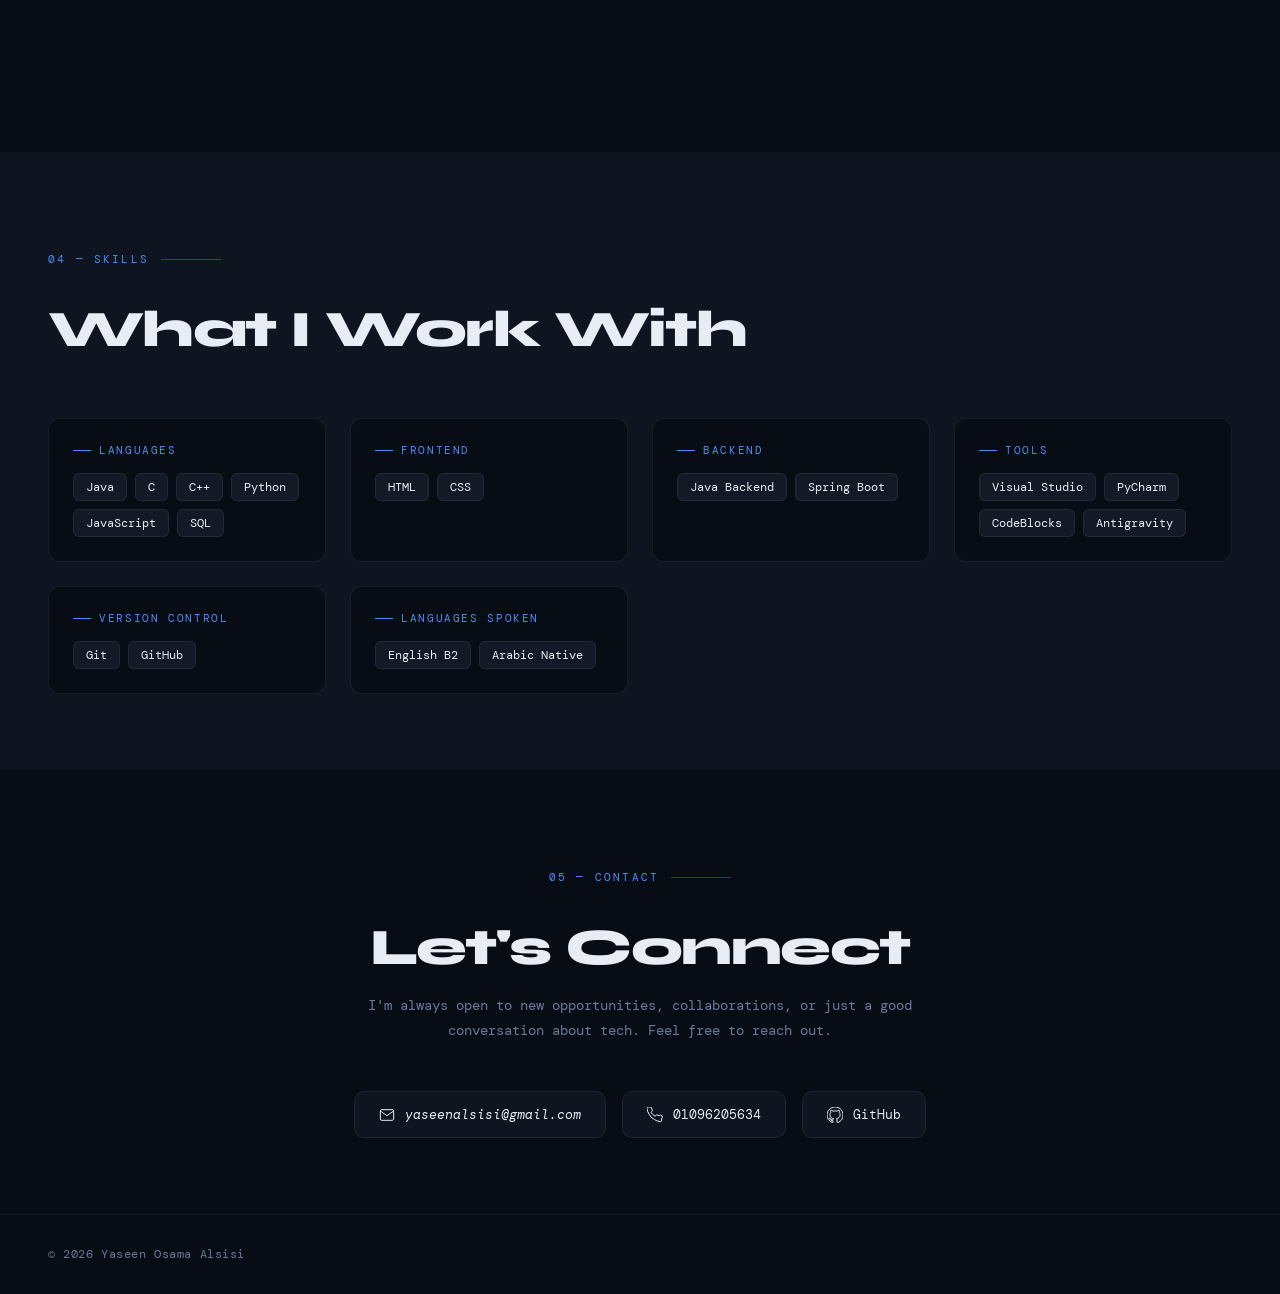
==== commit c414b8de: "Add files via upload" ====
--- a/index.html
+++ b/index.html
@@ -52,7 +52,7 @@
         <svg width="14" height="14" viewBox="0 0 24 24" fill="none" stroke="currentColor" stroke-width="2"><path d="M4 4h16c1.1 0 2 .9 2 2v12c0 1.1-.9 2-2 2H4c-1.1 0-2-.9-2-2V6c0-1.1.9-2 2-2z"/><polyline points="22,6 12,13 2,6"/></svg>
         Say Hello
       </a>
-      <a href="https://github.com/YaseenAlsisi" target="_blank" class="btn-ghost">
+      <a href="https://github.com/YaseenAlsisi" target="_blank" class="btn-ghost btn-github">
         <svg width="14" height="14" viewBox="0 0 24 24" fill="currentColor"><path d="M12 0C5.37 0 0 5.37 0 12c0 5.31 3.435 9.795 8.205 11.385.6.105.825-.255.825-.57 0-.285-.015-1.23-.015-2.235-3.015.555-3.795-.735-4.035-1.41-.135-.345-.72-1.41-1.23-1.695-.42-.225-1.02-.78-.015-.795.945-.015 1.62.87 1.845 1.23 1.08 1.815 2.805 1.305 3.495.99.105-.78.42-1.305.765-1.605-2.67-.3-5.46-1.335-5.46-5.925 0-1.305.465-2.385 1.23-3.225-.12-.3-.54-1.53.12-3.18 0 0 1.005-.315 3.3 1.23.96-.27 1.98-.405 3-.405s2.04.135 3 .405c2.295-1.56 3.3-1.23 3.3-1.23.66 1.65.24 2.88.12 3.18.765.84 1.23 1.905 1.23 3.225 0 4.605-2.805 5.625-5.475 5.925.435.375.81 1.095.81 2.22 0 1.605-.015 2.895-.015 3.3 0 .315.225.69.825.57A12.02 12.02 0 0024 12c0-6.63-5.37-12-12-12z"/></svg>
         GitHub
       </a>
--- a/style.css
+++ b/style.css
@@ -476,6 +476,41 @@
   transform: translateY(-2px);
 }
 
+.btn-github {
+  position: relative;
+  color: #fff;
+  border-color: rgba(79, 142, 247, 0.75);
+  background: linear-gradient(135deg, rgba(79, 142, 247, 0.18), rgba(125, 211, 252, 0.12));
+  box-shadow: 0 0 18px rgba(79, 142, 247, 0.24), inset 0 0 0 1px rgba(125, 211, 252, 0.18);
+}
+
+.btn-github::before {
+  content: "";
+  position: absolute;
+  inset: 0;
+  border-radius: 8px;
+  box-shadow: 0 0 32px rgba(79, 142, 247, 0.35);
+  opacity: 0.55;
+  pointer-events: none;
+  transition: opacity 0.2s ease;
+}
+
+.btn-github svg {
+  color: #a5f3fc;
+}
+
+.btn-github:hover {
+  border-color: rgba(125, 211, 252, 0.9);
+  color: #ffffff;
+  background: linear-gradient(135deg, rgba(79, 142, 247, 0.3), rgba(125, 211, 252, 0.2));
+  box-shadow: 0 0 30px rgba(79, 142, 247, 0.45), inset 0 0 0 1px rgba(125, 211, 252, 0.35);
+  transform: translateY(-2px);
+}
+
+.btn-github:hover::before {
+  opacity: 0.75;
+}
+
 .hero-stats {
   display: none;
 }
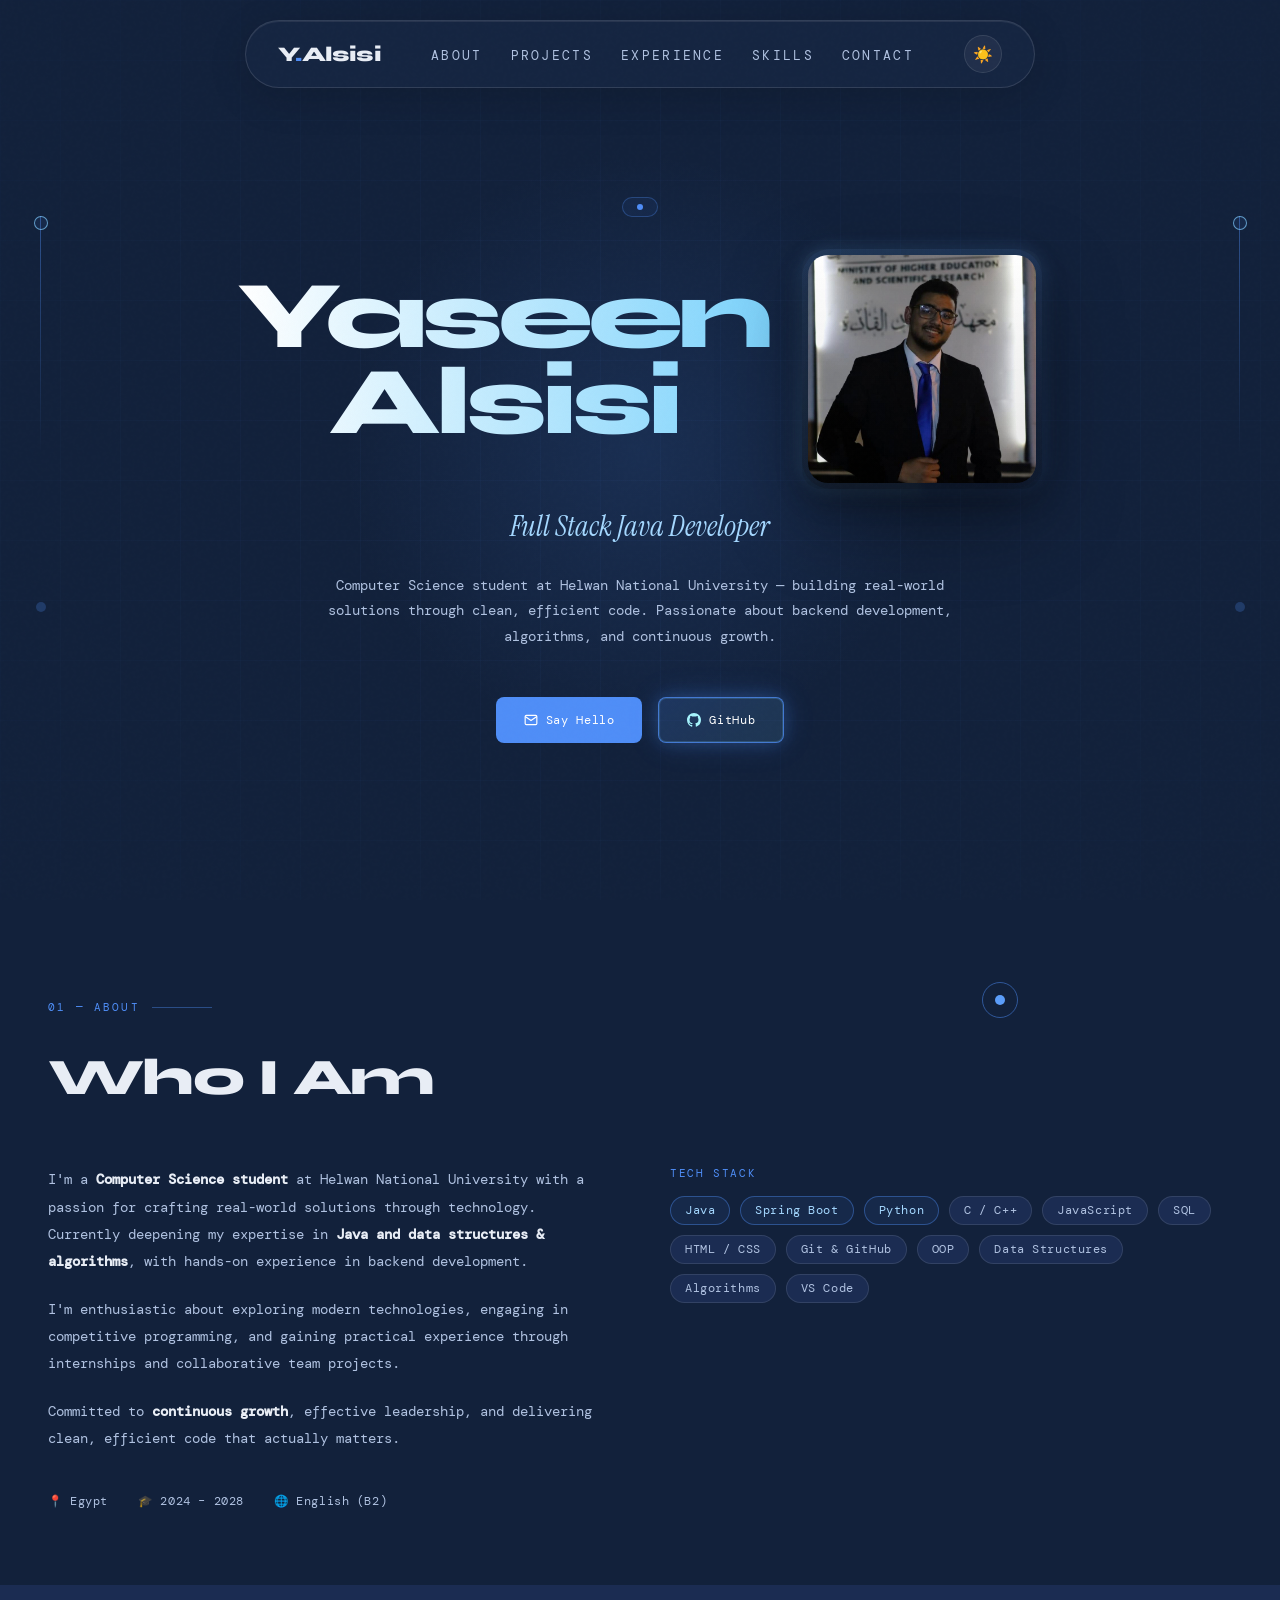
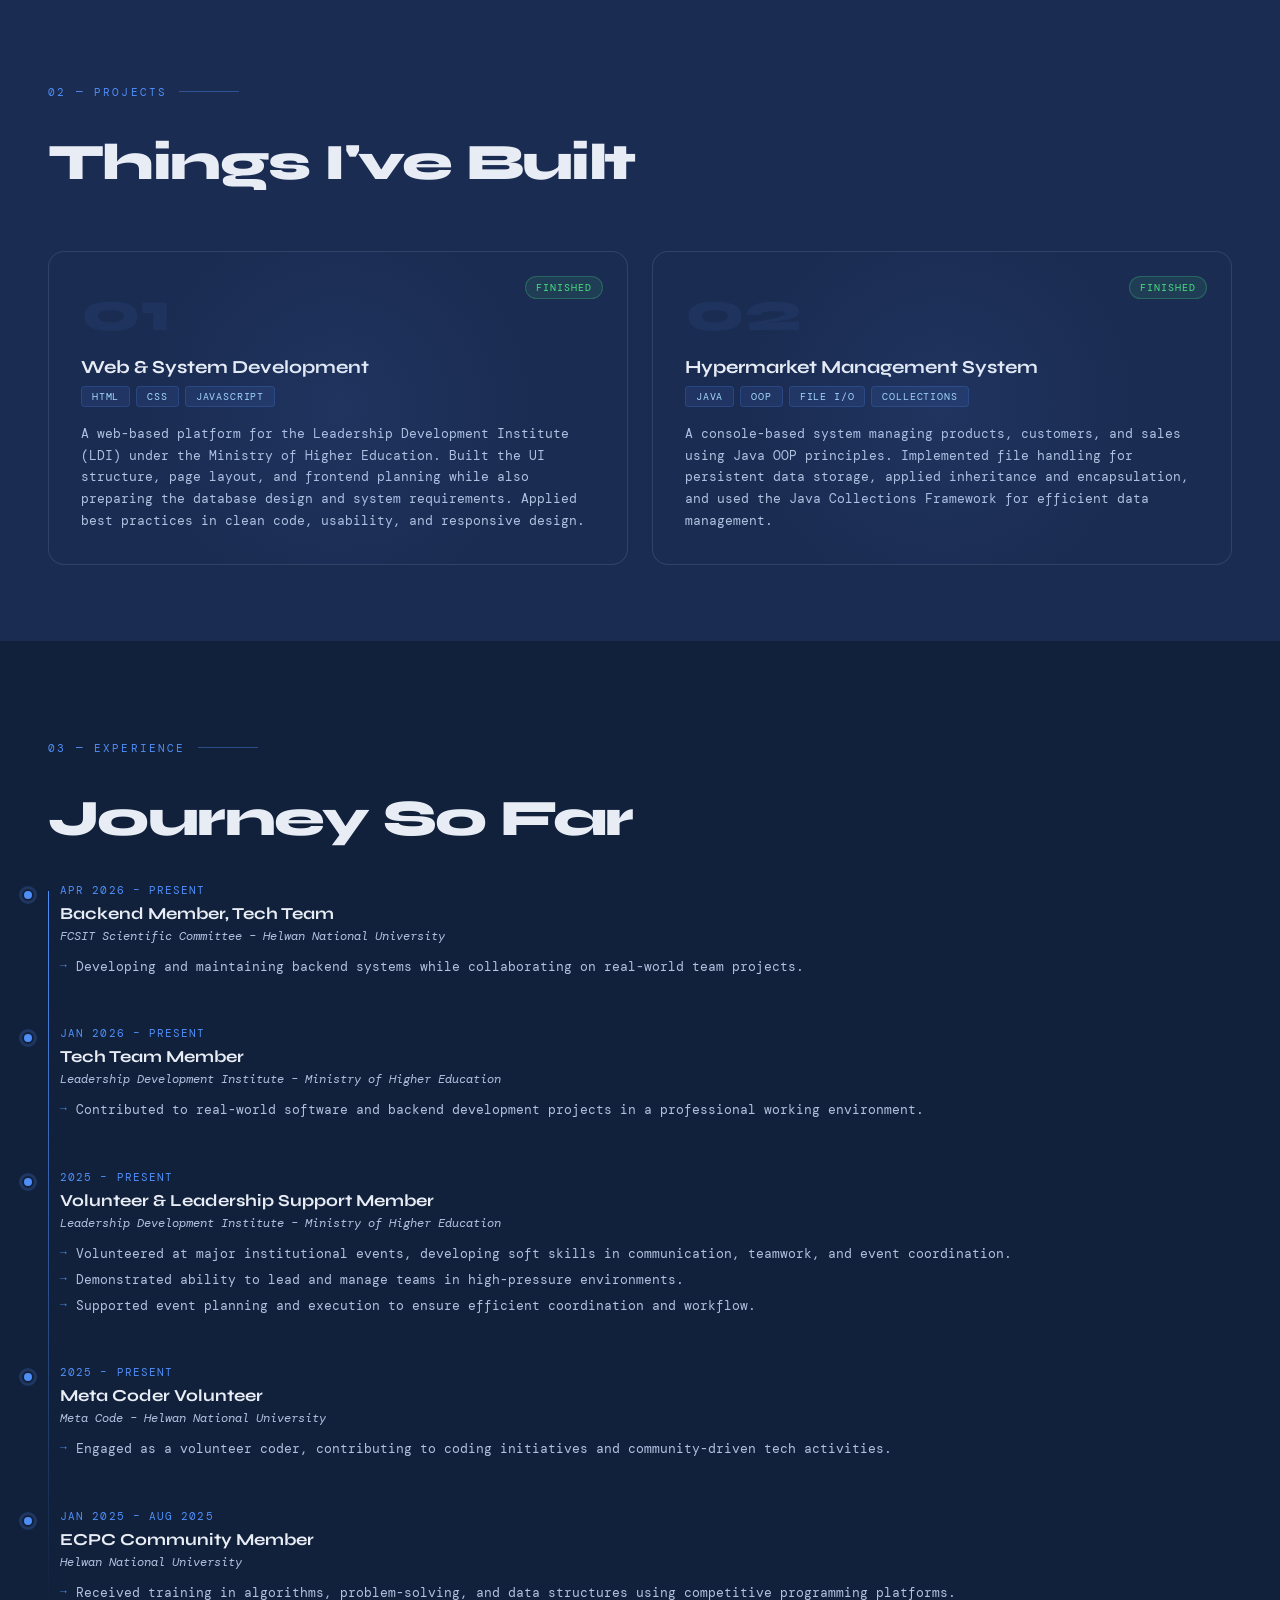
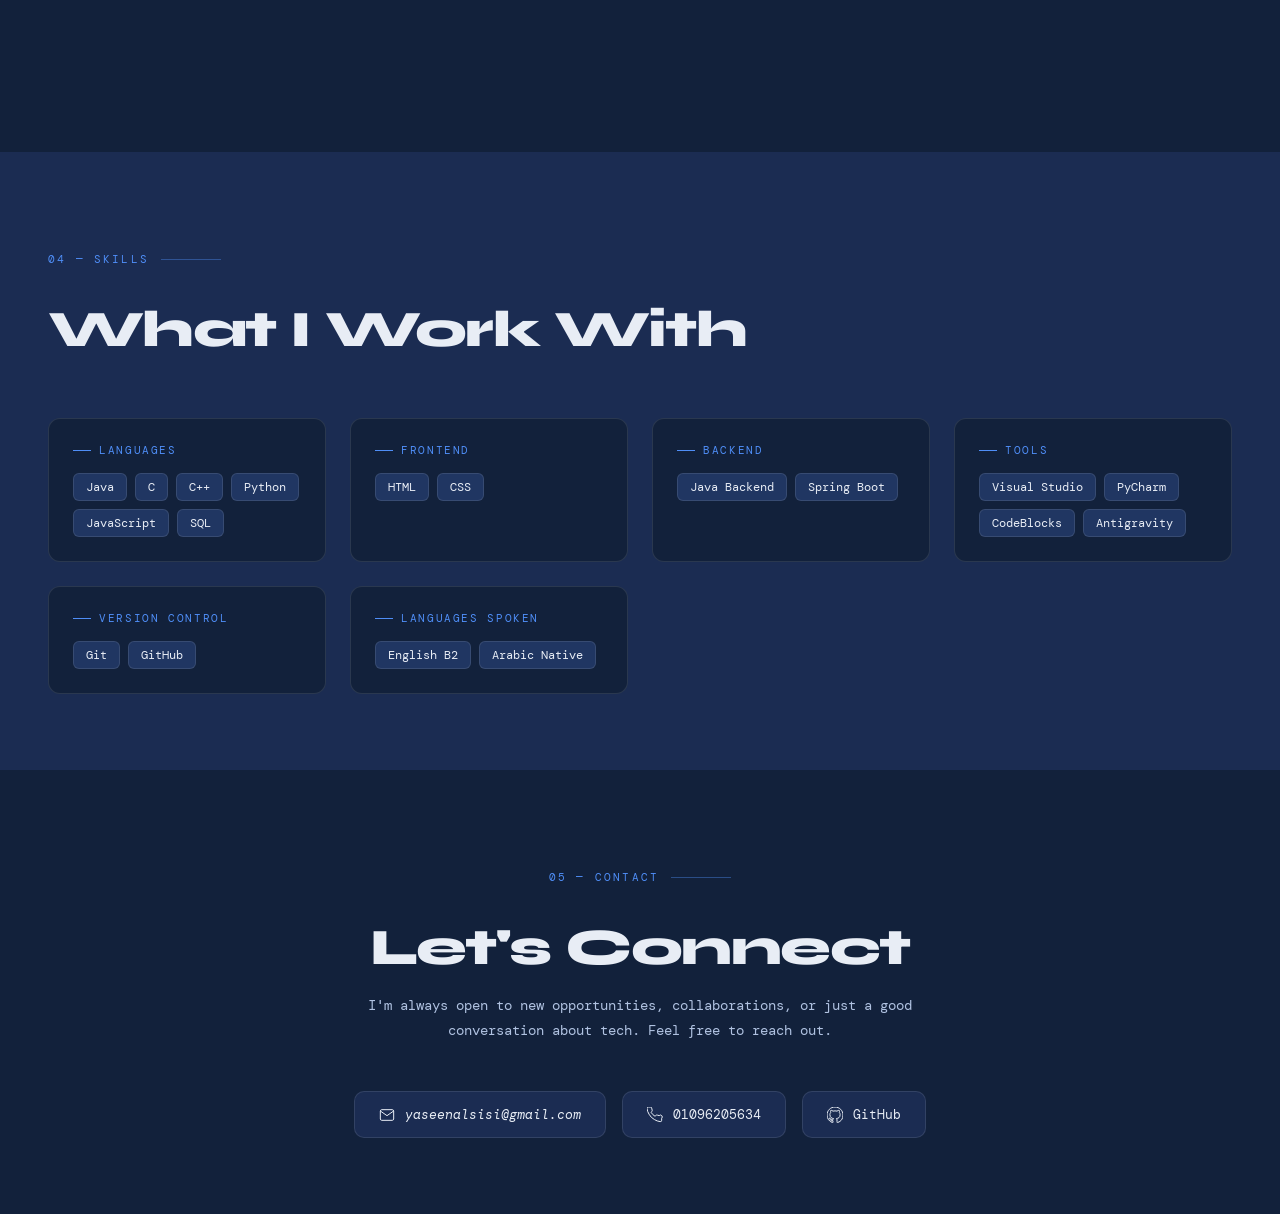
==== commit 010b539e: "Add files via upload" ====
--- a/index.html
+++ b/index.html
@@ -24,6 +24,7 @@
     <li><a href="#skills">Skills</a></li>
     <li><a href="#contact">Contact</a></li>
   </ul>
+  <button id="theme-toggle" class="theme-toggle" aria-label="Toggle theme">🌙</button>
 </nav>
 
 <!-- HERO -->
@@ -286,9 +287,5 @@
     </div>
   </div>
 </section>
-
-<footer>
-  <span>© 2026 Yaseen Osama Alsisi</span>
-</footer>
 </body>
 </html>
--- a/style.css
+++ b/style.css
@@ -11,6 +11,19 @@
   --glow: rgba(79, 142, 247, 0.15);
 }
 
+html[data-theme="light"] {
+  --bg: #12213b;
+  --surface: #1b2c52;
+  --surface2: #203662;
+  --border: rgba(255, 255, 255, 0.1);
+  --accent: #4f8ef7;
+  --accent2: #a5d8ff;
+  --accent3: #fca5a5;
+  --text: #e8edf5;
+  --muted: #b0c2e1;
+  --glow: rgba(79, 142, 247, 0.18);
+}
+
 *,
 *::before,
 *::after {
@@ -29,6 +42,7 @@
   font-family: "DM Mono", monospace;
   overflow-x: hidden;
   cursor: none;
+  transition: background 0.25s ease, color 0.25s ease;
 }
 
 /* Custom cursor */
@@ -103,6 +117,36 @@
     inset 0 1px 0 rgba(255, 255, 255, 0.05);
 }
 
+html[data-theme="light"] nav {
+  background: rgba(22, 38, 67, 0.88);
+  border-color: rgba(255, 255, 255, 0.12);
+  box-shadow: 0 10px 40px rgba(0, 0, 0, 0.14), inset 0 1px 0 rgba(255, 255, 255, 0.08);
+}
+
+.theme-toggle {
+  width: 38px;
+  height: 38px;
+  border-radius: 50%;
+  display: inline-grid;
+  place-items: center;
+  border: 1px solid var(--border);
+  background: rgba(255, 255, 255, 0.05);
+  color: var(--text);
+  font-size: 1rem;
+  cursor: pointer;
+  transition: transform 0.2s ease, background 0.2s ease, color 0.2s ease;
+}
+
+.theme-toggle:hover {
+  transform: translateY(-2px);
+  background: rgba(255, 255, 255, 0.12);
+}
+
+.theme-toggle:focus-visible {
+  outline: 2px solid var(--accent);
+  outline-offset: 3px;
+}
+
 /* Logo */
 .nav-logo {
   font-family: "Syne", sans-serif;
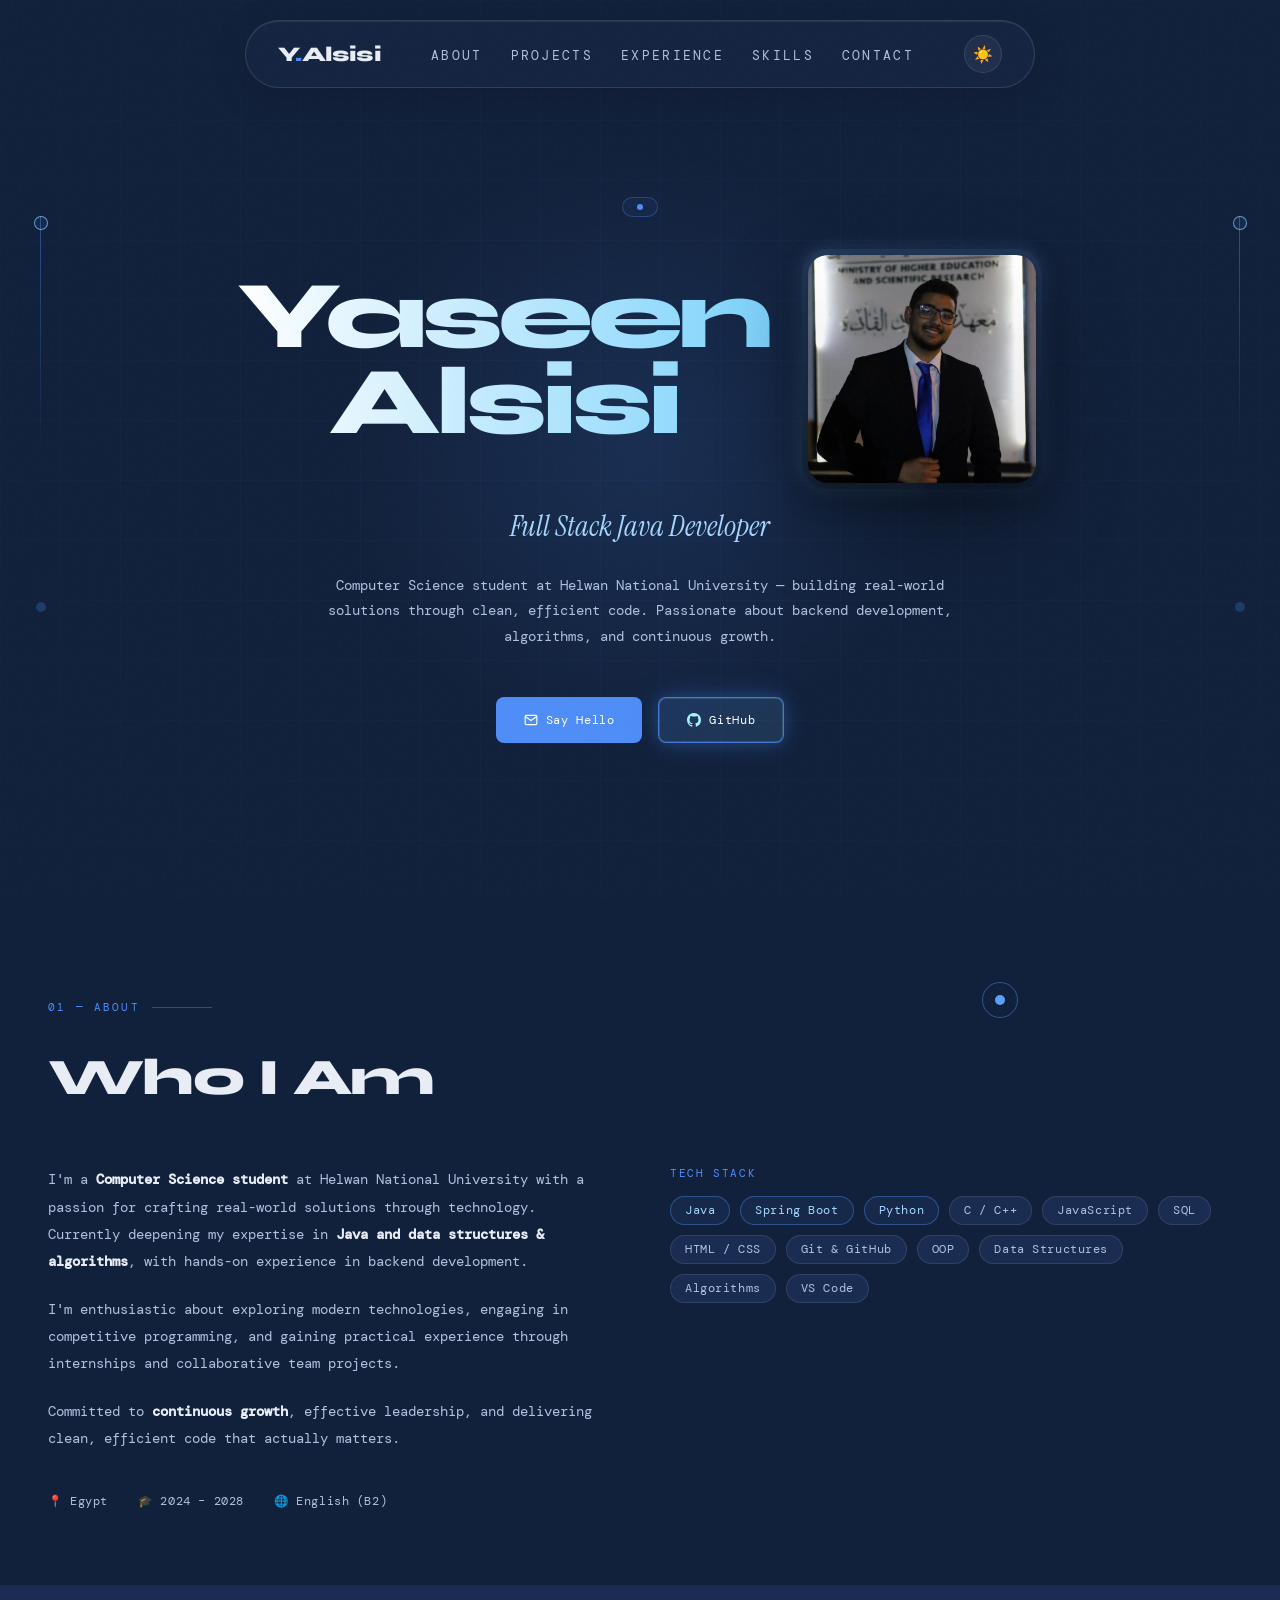
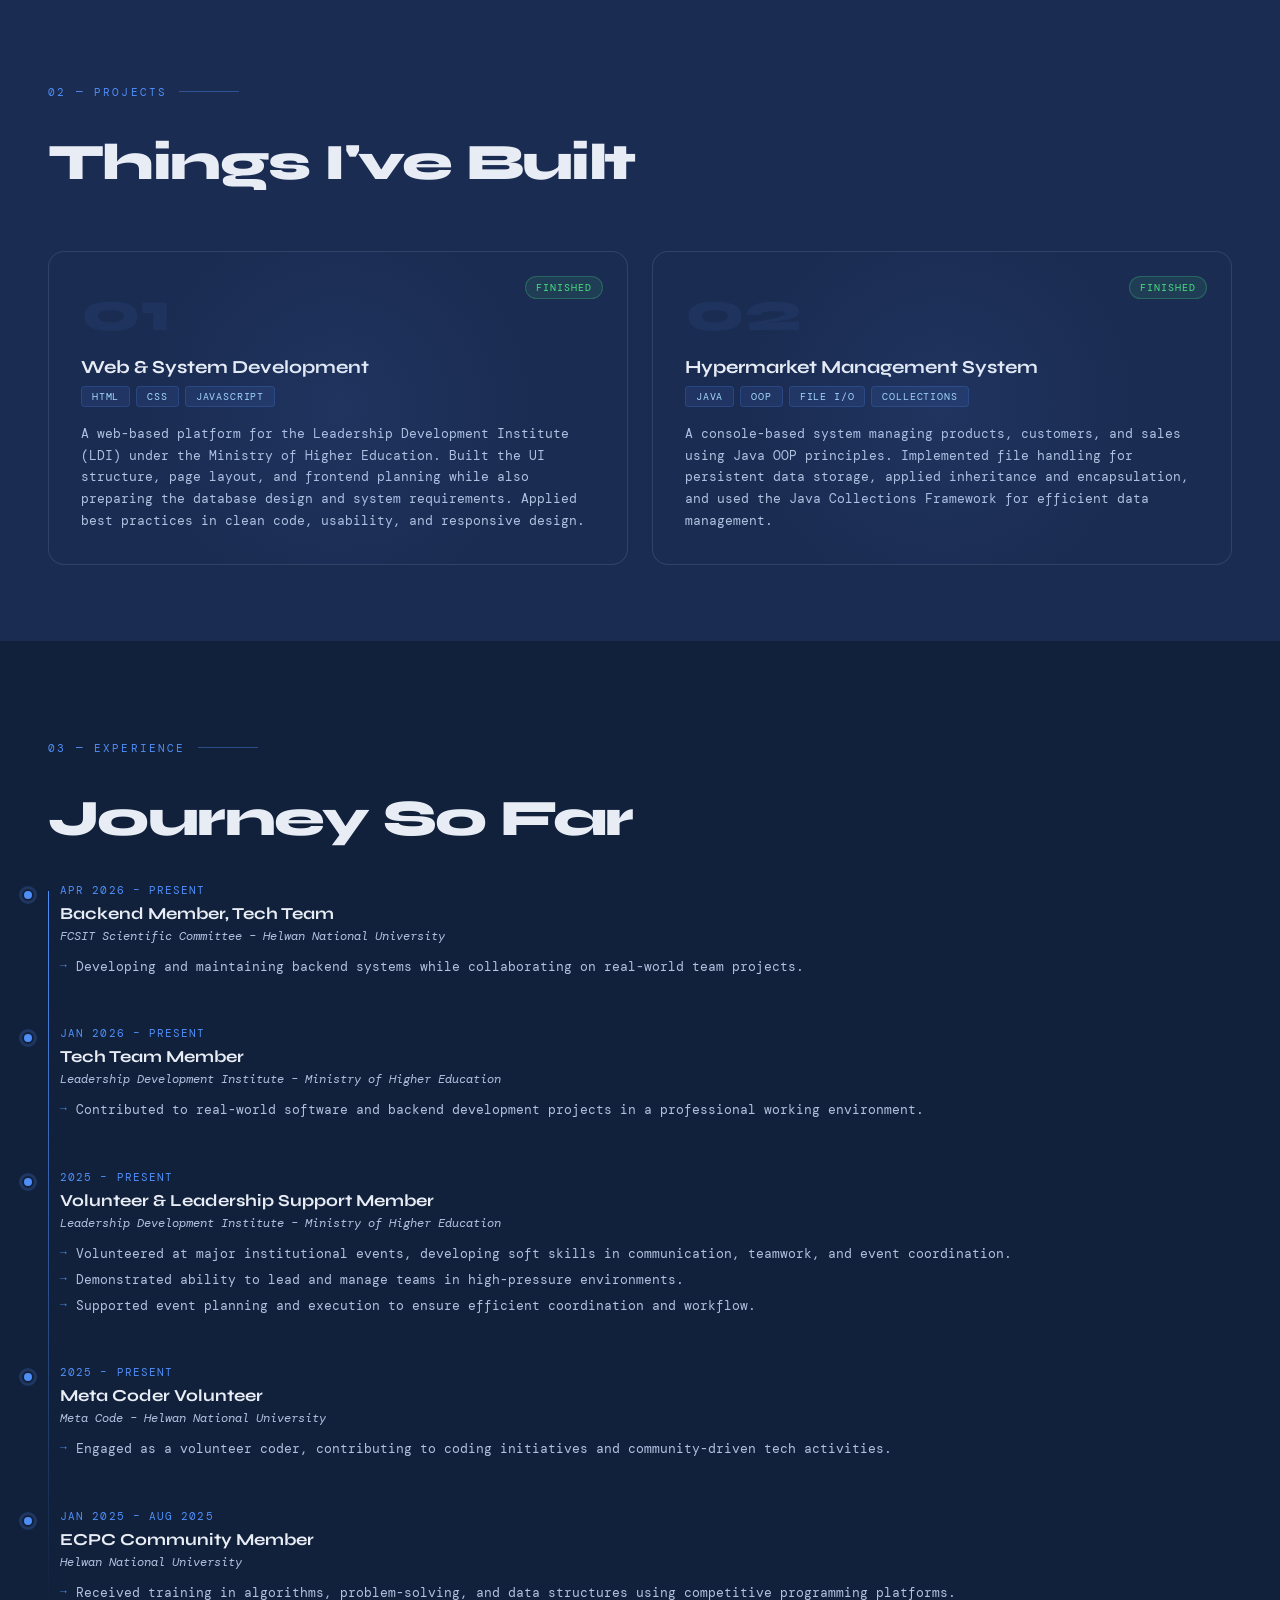
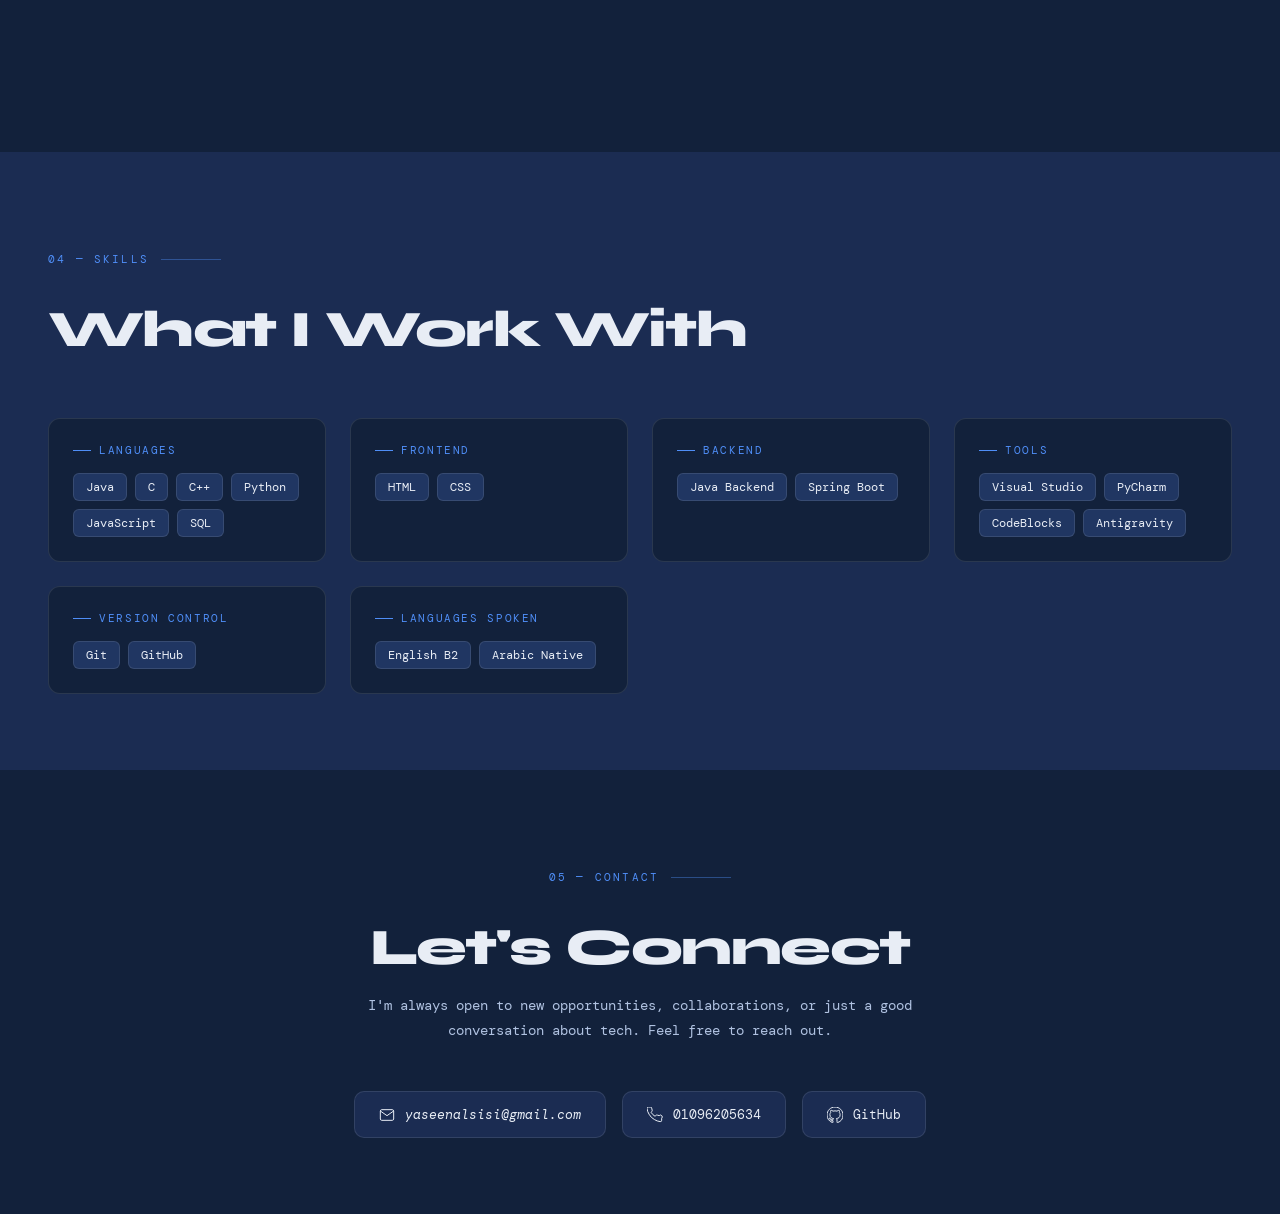
==== commit 7ae8ada1: "Add files via upload" ====
--- a/index.html
+++ b/index.html
@@ -17,6 +17,11 @@
 <!-- NAV -->
 <nav>
   <a href="#" class="nav-logo">Y<span>.</span>Alsisi</a>
+  <button id="hamburger" class="hamburger" aria-label="Toggle menu">
+    <span></span>
+    <span></span>
+    <span></span>
+  </button>
   <ul class="nav-links">
     <li><a href="#about">About</a></li>
     <li><a href="#projects">Projects</a></li>
--- a/style.css
+++ b/style.css
@@ -117,6 +117,27 @@
     inset 0 1px 0 rgba(255, 255, 255, 0.05);
 }
 
+@media (max-width: 1024px) {
+  nav {
+    min-width: auto;
+    width: calc(100% - 40px);
+    left: 20px;
+    transform: translateX(0);
+    gap: 20px;
+    padding: 12px 20px;
+  }
+}
+
+@media (max-width: 640px) {
+  nav {
+    top: 12px;
+    width: calc(100% - 24px);
+    left: 12px;
+    padding: 10px 16px;
+    gap: 10px;
+  }
+}
+
 html[data-theme="light"] nav {
   background: rgba(22, 38, 67, 0.88);
   border-color: rgba(255, 255, 255, 0.12);
@@ -147,6 +168,90 @@
   outline-offset: 3px;
 }
 
+/* HAMBURGER MENU */
+.hamburger {
+  display: none;
+  flex-direction: column;
+  gap: 6px;
+  background: none;
+  border: none;
+  cursor: pointer;
+  padding: 8px;
+}
+
+.hamburger span {
+  width: 24px;
+  height: 2px;
+  background: var(--text);
+  border-radius: 2px;
+  transition: all 0.3s ease;
+}
+
+.hamburger.active span:nth-child(1) {
+  transform: rotate(45deg) translate(10px, 10px);
+}
+
+.hamburger.active span:nth-child(2) {
+  opacity: 0;
+}
+
+.hamburger.active span:nth-child(3) {
+  transform: rotate(-45deg) translate(7px, -7px);
+}
+
+@media (max-width: 768px) {
+  .hamburger {
+    display: flex;
+  }
+}
+
+@media (max-width: 640px) {
+  nav {
+    top: 12px;
+    width: calc(100% - 24px);
+    left: 12px;
+    padding: 10px 12px;
+    gap: 10px;
+    flex-wrap: wrap;
+    justify-content: space-between;
+  }
+
+  .nav-logo {
+    order: 1;
+    flex-basis: 100%;
+    text-align: center;
+  }
+
+  .hamburger {
+    order: 2;
+    padding: 6px;
+  }
+
+  .theme-toggle {
+    order: 3;
+    margin-left: auto;
+  }
+
+  .nav-links {
+    order: 4;
+    flex-basis: 100%;
+    display: none;
+    flex-direction: column;
+    gap: 8px;
+    margin-top: 8px;
+    width: 100%;
+  }
+
+  .nav-links.active {
+    display: flex;
+  }
+
+  .nav-links a {
+    font-size: 0.65rem;
+    letter-spacing: 0.1em;
+  }
+}
+
 /* Logo */
 .nav-logo {
   font-family: "Syne", sans-serif;
@@ -205,6 +310,19 @@
 .nav-links a:hover::after {
   width: 100%;
 }
+
+@media (max-width: 1024px) {
+  .nav-links {
+    gap: 16px;
+  }
+  
+  .nav-links a {
+    font-size: 0.7rem;
+    letter-spacing: 0.12em;
+  }
+}
+
+
 
 /* HERO */
 .hero {
@@ -216,6 +334,25 @@
   padding: 120px 48px 80px;
   position: relative;
   overflow: hidden;
+}
+
+@media (max-width: 1024px) {
+  .hero {
+    padding: 100px 32px 60px;
+  }
+}
+
+@media (max-width: 768px) {
+  .hero {
+    padding: 80px 24px 50px;
+    min-height: auto;
+  }
+}
+
+@media (max-width: 640px) {
+  .hero {
+    padding: 70px 16px 40px;
+  }
 }
 
 .hero-grid {
@@ -248,6 +385,21 @@
   animation: pulse 4s ease-in-out infinite;
 }
 
+@media (max-width: 768px) {
+  .hero-glow {
+    width: 400px;
+    height: 400px;
+  }
+}
+
+@media (max-width: 640px) {
+  .hero-glow {
+    width: 280px;
+    height: 280px;
+    opacity: 0.6;
+  }
+}
+
 .hero-accent {
   position: absolute;
   top: 24%;
@@ -293,6 +445,12 @@
   right: 40px;
 }
 
+@media (max-width: 768px) {
+  .hero-accent {
+    display: none;
+  }
+}
+
 @keyframes pulse {
   0%,
   100% {
@@ -322,6 +480,19 @@
   flex-wrap: wrap;
   width: 100%;
   margin-bottom: 18px;
+}
+
+@media (max-width: 1024px) {
+  .hero-heading {
+    gap: 20px;
+  }
+}
+
+@media (max-width: 768px) {
+  .hero-heading {
+    flex-direction: column;
+    gap: 16px;
+  }
 }
 
 .hero-photo-wrap {
@@ -334,6 +505,24 @@
   padding: 6px; /* space for outer ring */
   background: linear-gradient(180deg, rgba(79, 142, 247, 0.06), rgba(15, 23, 42, 0.9));
   box-shadow: 0 32px 80px rgba(0, 0, 0, 0.35);
+}
+
+@media (max-width: 768px) {
+  .hero-photo-wrap {
+    width: 200px;
+    max-width: 40vw;
+    min-width: 150px;
+  }
+}
+
+@media (max-width: 640px) {
+  .hero-photo-wrap {
+    width: 160px;
+    max-width: 50vw;
+    min-width: 140px;
+    border-radius: 20px;
+    box-shadow: 0 16px 40px rgba(0, 0, 0, 0.25);
+  }
 }
 
 .hero-photo-wrap::before {
@@ -438,6 +627,25 @@
     shine 6s linear infinite;
 }
 
+@media (max-width: 1024px) {
+  h1.hero-name {
+    font-size: clamp(3rem, 8vw, 5rem);
+  }
+}
+
+@media (max-width: 768px) {
+  h1.hero-name {
+    font-size: clamp(2.5rem, 10vw, 3.5rem);
+    margin-bottom: 14px;
+  }
+}
+
+@media (max-width: 640px) {
+  h1.hero-name {
+    font-size: clamp(2rem, 9vw, 2.8rem);
+  }
+}
+
 h1.hero-name .line2 {
   display: block;
 }
@@ -457,6 +665,20 @@
   animation: fadeUp 0.8s 0.2s ease both;
 }
 
+@media (max-width: 768px) {
+  .hero-role {
+    font-size: clamp(1rem, 3vw, 1.4rem);
+    margin-bottom: 20px;
+  }
+}
+
+@media (max-width: 640px) {
+  .hero-role {
+    font-size: clamp(0.9rem, 2.5vw, 1.1rem);
+    margin-bottom: 16px;
+  }
+}
+
 .hero-desc {
   font-size: 0.88rem;
   line-height: 1.8;
@@ -466,12 +688,41 @@
   animation: fadeUp 0.8s 0.3s ease both;
 }
 
+@media (max-width: 768px) {
+  .hero-desc {
+    font-size: 0.82rem;
+    margin: 0 auto 32px;
+  }
+}
+
+@media (max-width: 640px) {
+  .hero-desc {
+    font-size: 0.78rem;
+    line-height: 1.7;
+    margin: 0 auto 24px;
+  }
+}
+
 .hero-cta {
   display: flex;
   justify-content: center;
   gap: 16px;
   flex-wrap: wrap;
   animation: fadeUp 0.8s 0.4s ease both;
+}
+
+@media (max-width: 768px) {
+  .hero-cta {
+    gap: 12px;
+  }
+}
+
+@media (max-width: 640px) {
+  .hero-cta {
+    flex-direction: column;
+    gap: 10px;
+    width: 100%;
+  }
 }
 
 .btn-primary {
@@ -497,6 +748,22 @@
   box-shadow: 0 8px 24px rgba(79, 142, 247, 0.35);
 }
 
+@media (max-width: 768px) {
+  .btn-primary {
+    padding: 12px 24px;
+    font-size: 0.75rem;
+  }
+}
+
+@media (max-width: 640px) {
+  .btn-primary {
+    width: 100%;
+    justify-content: center;
+    padding: 12px 20px;
+    font-size: 0.73rem;
+  }
+}
+
 .btn-ghost {
   display: inline-flex;
   align-items: center;
@@ -520,6 +787,22 @@
   transform: translateY(-2px);
 }
 
+@media (max-width: 768px) {
+  .btn-ghost {
+    padding: 12px 24px;
+    font-size: 0.75rem;
+  }
+}
+
+@media (max-width: 640px) {
+  .btn-ghost {
+    width: 100%;
+    justify-content: center;
+    padding: 12px 20px;
+    font-size: 0.73rem;
+  }
+}
+
 .btn-github {
   position: relative;
   color: #fff;
@@ -585,6 +868,24 @@
 section {
   padding: 100px 48px;
 }
+
+@media (max-width: 1024px) {
+  section {
+    padding: 80px 32px;
+  }
+}
+
+@media (max-width: 768px) {
+  section {
+    padding: 60px 24px;
+  }
+}
+
+@media (max-width: 640px) {
+  section {
+    padding: 48px 16px;
+  }
+}
 .section-label {
   font-size: 0.68rem;
   letter-spacing: 0.2em;
@@ -612,6 +913,19 @@
   line-height: 1.1;
 }
 
+@media (max-width: 768px) {
+  h2.section-title {
+    margin-bottom: 40px;
+  }
+}
+
+@media (max-width: 640px) {
+  h2.section-title {
+    font-size: clamp(1.8rem, 5vw, 2.4rem);
+    margin-bottom: 32px;
+  }
+}
+
 /* ABOUT */
 .about-grid {
   display: grid;
@@ -619,14 +933,49 @@
   gap: 60px;
   align-items: start;
 }
+
+@media (max-width: 1024px) {
+  .about-grid {
+    gap: 40px;
+  }
+}
+
+@media (max-width: 768px) {
+  .about-grid {
+    grid-template-columns: 1fr;
+    gap: 32px;
+  }
+}
+
+@media (max-width: 640px) {
+  .about-grid {
+    gap: 24px;
+  }
+}
 .about-text p {
   font-size: 0.9rem;
   line-height: 1.9;
   color: var(--muted);
   margin-bottom: 20px;
 }
+
 .about-text p strong {
   color: var(--text);
+}
+
+@media (max-width: 768px) {
+  .about-text p {
+    font-size: 0.85rem;
+    margin-bottom: 16px;
+  }
+}
+
+@media (max-width: 640px) {
+  .about-text p {
+    font-size: 0.8rem;
+    line-height: 1.7;
+    margin-bottom: 14px;
+  }
 }
 .skills-cloud {
   display: flex;
@@ -737,6 +1086,20 @@
   grid-template-columns: repeat(auto-fit, minmax(340px, 1fr));
   gap: 24px;
 }
+
+@media (max-width: 1024px) {
+  .projects-grid {
+    grid-template-columns: repeat(auto-fit, minmax(300px, 1fr));
+    gap: 20px;
+  }
+}
+
+@media (max-width: 768px) {
+  .projects-grid {
+    grid-template-columns: 1fr;
+    gap: 16px;
+  }
+}
 .project-card {
   background: var(--surface);
   border: 1px solid var(--border);
@@ -748,9 +1111,24 @@
   opacity: 1;
   transform: translateY(20px);
 }
+
 .project-card.visible {
   opacity: 1;
   transform: translateY(0);
+}
+
+@media (max-width: 768px) {
+  .project-card {
+    padding: 24px;
+    border-radius: 12px;
+  }
+}
+
+@media (max-width: 640px) {
+  .project-card {
+    padding: 20px;
+    border-radius: 10px;
+  }
 }
 .project-card::before {
   content: "";
@@ -780,11 +1158,38 @@
   line-height: 1;
   margin-bottom: 16px;
 }
+
+@media (max-width: 768px) {
+  .project-num {
+    font-size: 2.5rem;
+    margin-bottom: 12px;
+  }
+}
+
+@media (max-width: 640px) {
+  .project-num {
+    font-size: 2rem;
+    margin-bottom: 10px;
+  }
+}
 .project-title {
   font-family: "Syne", sans-serif;
   font-size: 1.15rem;
   font-weight: 700;
   margin-bottom: 8px;
+}
+
+@media (max-width: 768px) {
+  .project-title {
+    font-size: 1rem;
+    margin-bottom: 6px;
+  }
+}
+
+@media (max-width: 640px) {
+  .project-title {
+    font-size: 0.95rem;
+  }
 }
 .project-tech {
   display: flex;
@@ -830,6 +1235,27 @@
   grid-template-columns: repeat(auto-fit, minmax(250px, 1fr));
   gap: 24px;
 }
+
+@media (max-width: 1024px) {
+  .skills-categories {
+    grid-template-columns: repeat(auto-fit, minmax(220px, 1fr));
+    gap: 18px;
+  }
+}
+
+@media (max-width: 768px) {
+  .skills-categories {
+    grid-template-columns: repeat(auto-fit, minmax(200px, 1fr));
+    gap: 16px;
+  }
+}
+
+@media (max-width: 640px) {
+  .skills-categories {
+    grid-template-columns: 1fr;
+    gap: 14px;
+  }
+}
 .skill-category {
   background: var(--bg);
   border: 1px solid var(--border);
@@ -837,8 +1263,23 @@
   padding: 24px;
   transition: border-color 0.2s;
 }
+
 .skill-category:hover {
   border-color: rgba(79, 142, 247, 0.3);
+}
+
+@media (max-width: 768px) {
+  .skill-category {
+    padding: 20px;
+    border-radius: 10px;
+  }
+}
+
+@media (max-width: 640px) {
+  .skill-category {
+    padding: 18px;
+    border-radius: 8px;
+  }
 }
 .skill-cat-title {
   font-size: 0.68rem;
@@ -885,11 +1326,39 @@
   line-height: 1.8;
   margin-bottom: 48px;
 }
+
+@media (max-width: 768px) {
+  .contact-inner p {
+    font-size: 0.82rem;
+    margin-bottom: 32px;
+  }
+}
+
+@media (max-width: 640px) {
+  .contact-inner p {
+    font-size: 0.78rem;
+    line-height: 1.7;
+    margin-bottom: 24px;
+  }
+}
 .contact-links {
   display: flex;
   justify-content: center;
   gap: 16px;
   flex-wrap: wrap;
+}
+
+@media (max-width: 768px) {
+  .contact-links {
+    gap: 12px;
+  }
+}
+
+@media (max-width: 640px) {
+  .contact-links {
+    flex-direction: column;
+    gap: 10px;
+  }
 }
 .contact-link {
   display: inline-flex;
@@ -905,18 +1374,36 @@
   transition: all 0.2s;
   cursor: none;
 }
+
 .contact-link:hover {
   border-color: var(--accent);
   color: var(--accent2);
   transform: translateY(-2px);
   background: rgba(79, 142, 247, 0.06);
 }
+
 .contact-link svg {
   width: 16px;
   height: 16px;
   stroke: currentColor;
   fill: none;
   stroke-width: 1.5;
+}
+
+@media (max-width: 768px) {
+  .contact-link {
+    padding: 12px 20px;
+    font-size: 0.75rem;
+  }
+}
+
+@media (max-width: 640px) {
+  .contact-link {
+    width: 100%;
+    justify-content: center;
+    padding: 12px 16px;
+    font-size: 0.73rem;
+  }
 }
 
 /* FOOTER */
@@ -931,6 +1418,29 @@
   letter-spacing: 0.05em;
 }
 
+@media (max-width: 1024px) {
+  footer {
+    padding: 24px 32px;
+  }
+}
+
+@media (max-width: 768px) {
+  footer {
+    padding: 20px 24px;
+    flex-direction: column;
+    gap: 12px;
+    text-align: center;
+    font-size: 0.68rem;
+  }
+}
+
+@media (max-width: 640px) {
+  footer {
+    padding: 16px 16px;
+    font-size: 0.65rem;
+  }
+}
+
 /* SCROLL REVEAL */
 .reveal {
   opacity: 1;
@@ -955,27 +1465,3 @@
   background: var(--accent);
   border-radius: 2px;
 }
-
-@media (max-width: 768px) {
-  nav {
-    padding: 16px 24px;
-  }
-  .hero {
-    padding: 100px 24px 60px;
-  }
-  .hero-stats {
-    display: none;
-  }
-  section {
-    padding: 60px 24px;
-  }
-  .about-grid {
-    grid-template-columns: 1fr;
-    gap: 40px;
-  }
-  footer {
-    flex-direction: column;
-    gap: 12px;
-    text-align: center;
-  }
-}
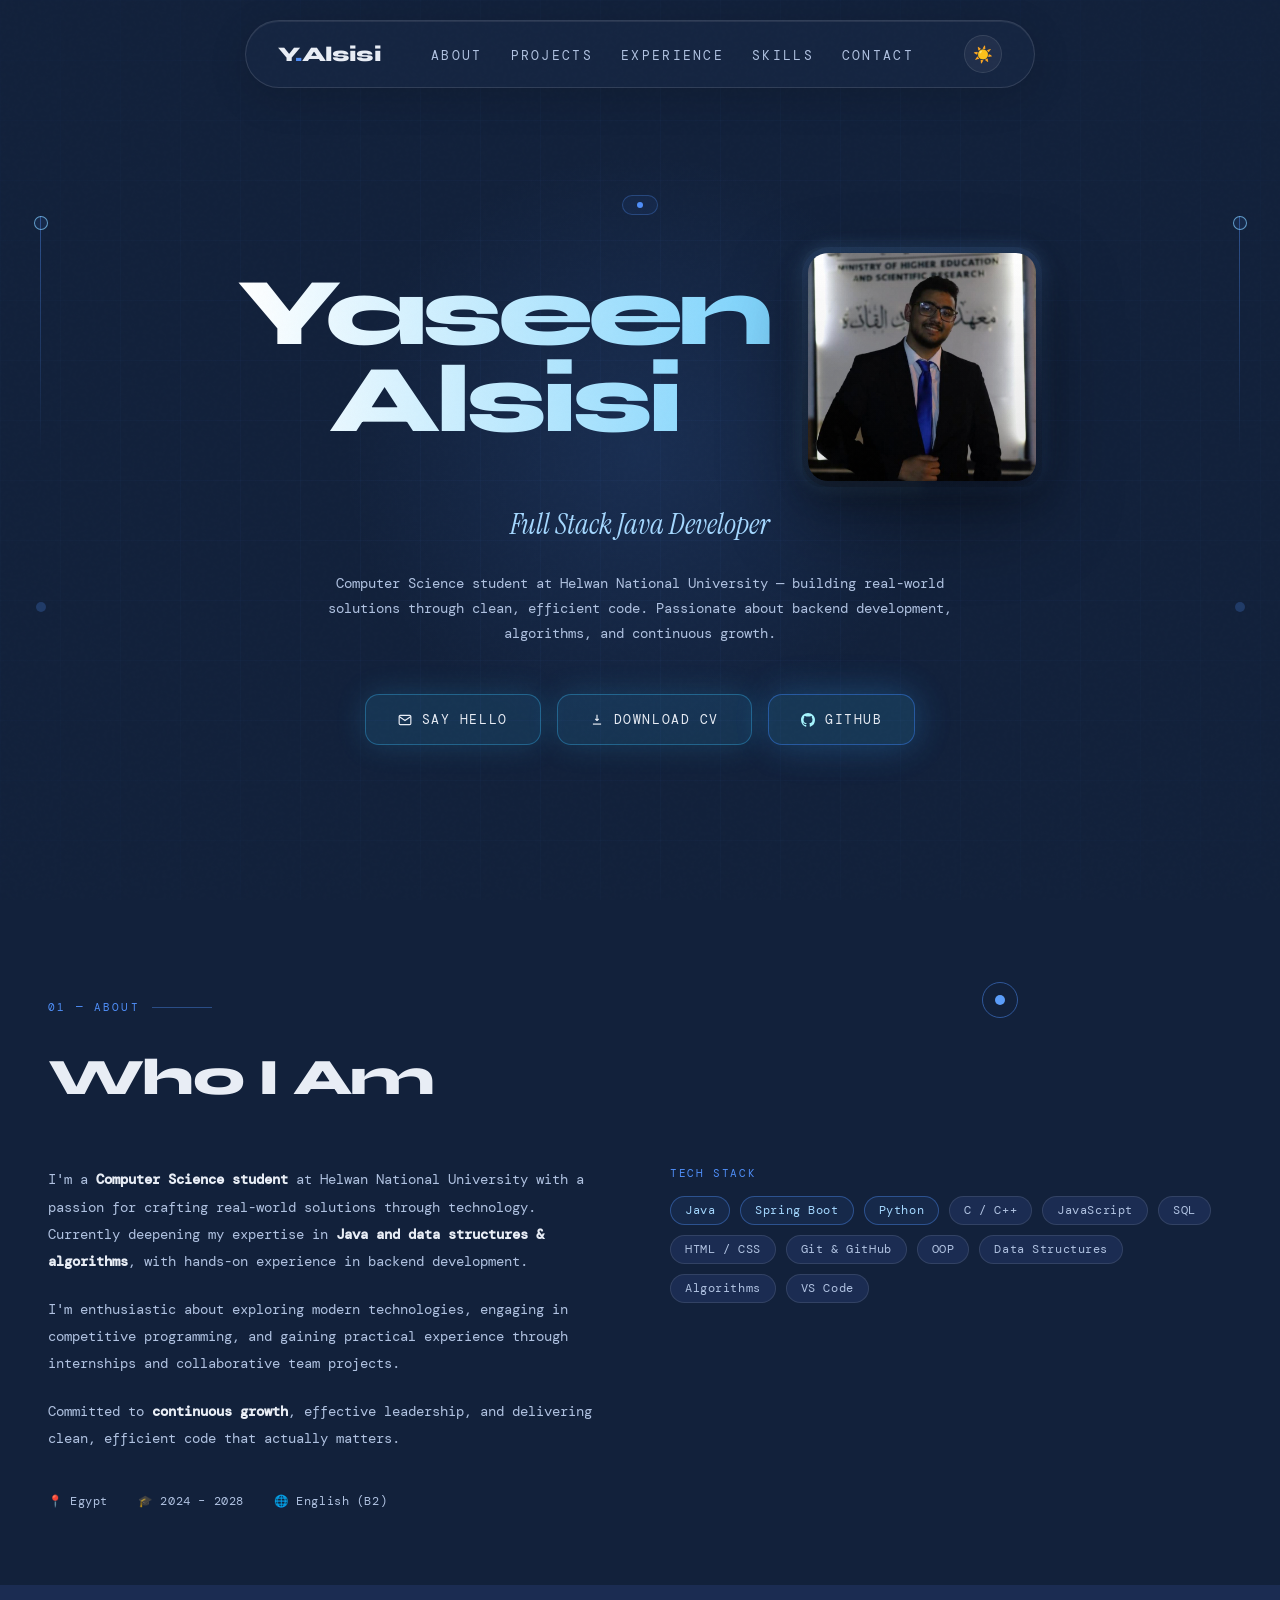
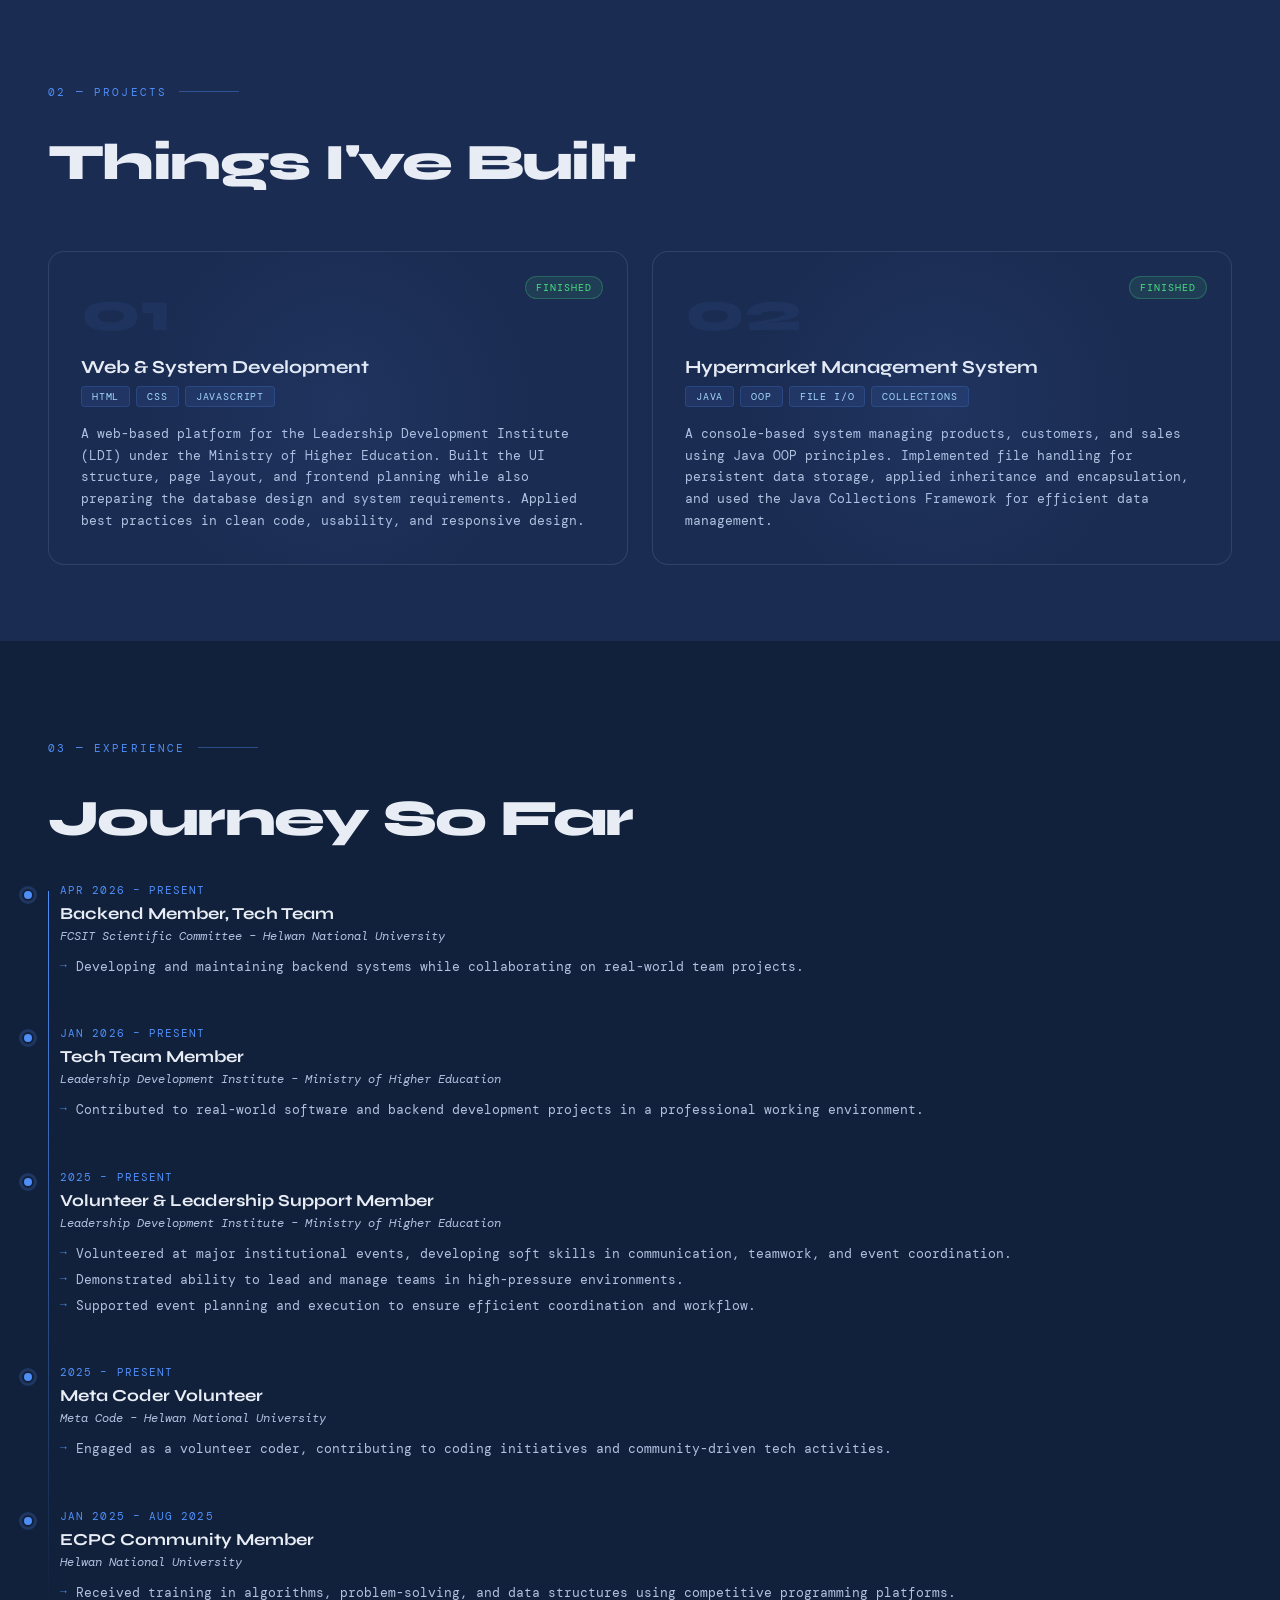
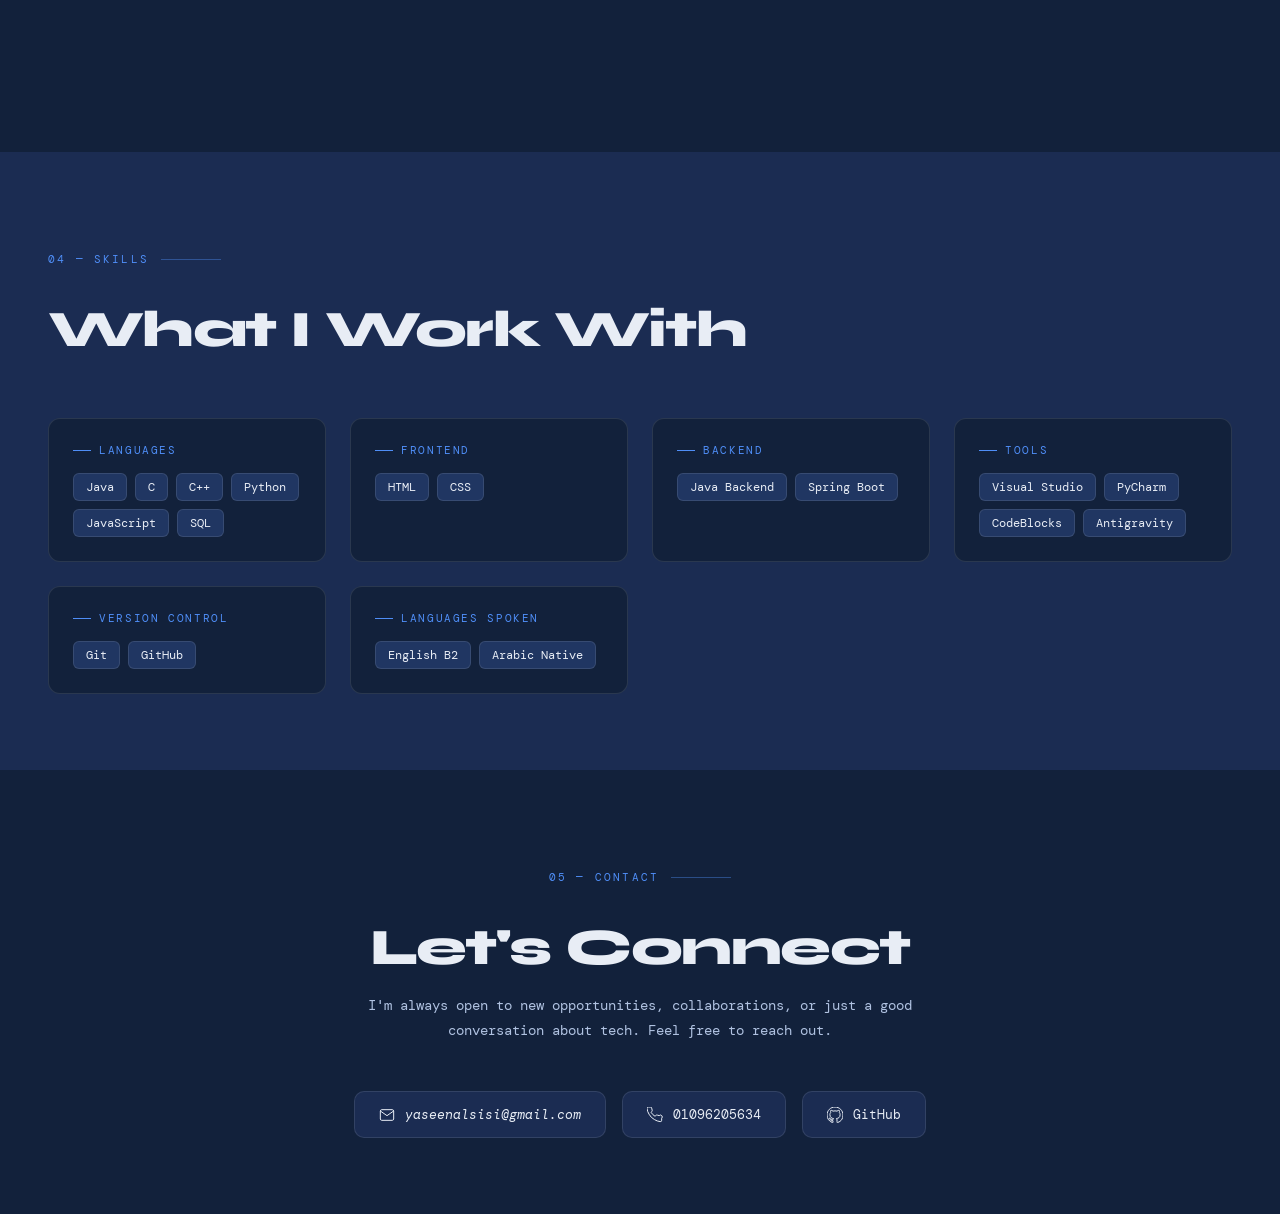
==== commit 8b614e2a: "Add files via upload" ====
--- a/index.html
+++ b/index.html
@@ -17,11 +17,6 @@
 <!-- NAV -->
 <nav>
   <a href="#" class="nav-logo">Y<span>.</span>Alsisi</a>
-  <button id="hamburger" class="hamburger" aria-label="Toggle menu">
-    <span></span>
-    <span></span>
-    <span></span>
-  </button>
   <ul class="nav-links">
     <li><a href="#about">About</a></li>
     <li><a href="#projects">Projects</a></li>
@@ -29,6 +24,9 @@
     <li><a href="#skills">Skills</a></li>
     <li><a href="#contact">Contact</a></li>
   </ul>
+  <button class="nav-hamburger" id="nav-hamburger" aria-label="Open menu">
+    <span></span><span></span><span></span>
+  </button>
   <button id="theme-toggle" class="theme-toggle" aria-label="Toggle theme">🌙</button>
 </nav>
 
@@ -54,9 +52,13 @@
       Computer Science student at Helwan National University — building real-world solutions through clean, efficient code. Passionate about backend development, algorithms, and continuous growth.
     </p>
     <div class="hero-cta">
-      <a href="mailto:yaseenalsisi@gmail.com" class="btn-primary">
+      <a href="mailto:yaseenalsisi@gmail.com" class="btn-ghost">
         <svg width="14" height="14" viewBox="0 0 24 24" fill="none" stroke="currentColor" stroke-width="2"><path d="M4 4h16c1.1 0 2 .9 2 2v12c0 1.1-.9 2-2 2H4c-1.1 0-2-.9-2-2V6c0-1.1.9-2 2-2z"/><polyline points="22,6 12,13 2,6"/></svg>
         Say Hello
+      </a>
+      <a href="Yaseen-Alsisi-CV.pdf" download="Yaseen-Alsisi-CV.pdf" class="btn-ghost">
+        <svg width="14" height="14" viewBox="0 0 24 24" fill="none" stroke="currentColor" stroke-width="2"><path d="M12 3v10m0 0l-3-3m3 3l3-3"/><path d="M5 19h14"/></svg>
+        Download CV
       </a>
       <a href="https://github.com/YaseenAlsisi" target="_blank" class="btn-ghost btn-github">
         <svg width="14" height="14" viewBox="0 0 24 24" fill="currentColor"><path d="M12 0C5.37 0 0 5.37 0 12c0 5.31 3.435 9.795 8.205 11.385.6.105.825-.255.825-.57 0-.285-.015-1.23-.015-2.235-3.015.555-3.795-.735-4.035-1.41-.135-.345-.72-1.41-1.23-1.695-.42-.225-1.02-.78-.015-.795.945-.015 1.62.87 1.845 1.23 1.08 1.815 2.805 1.305 3.495.99.105-.78.42-1.305.765-1.605-2.67-.3-5.46-1.335-5.46-5.925 0-1.305.465-2.385 1.23-3.225-.12-.3-.54-1.53.12-3.18 0 0 1.005-.315 3.3 1.23.96-.27 1.98-.405 3-.405s2.04.135 3 .405c2.295-1.56 3.3-1.23 3.3-1.23.66 1.65.24 2.88.12 3.18.765.84 1.23 1.905 1.23 3.225 0 4.605-2.805 5.625-5.475 5.925.435.375.81 1.095.81 2.22 0 1.605-.015 2.895-.015 3.3 0 .315.225.69.825.57A12.02 12.02 0 0024 12c0-6.63-5.37-12-12-12z"/></svg>
--- a/style.css
+++ b/style.css
@@ -117,27 +117,6 @@
     inset 0 1px 0 rgba(255, 255, 255, 0.05);
 }
 
-@media (max-width: 1024px) {
-  nav {
-    min-width: auto;
-    width: calc(100% - 40px);
-    left: 20px;
-    transform: translateX(0);
-    gap: 20px;
-    padding: 12px 20px;
-  }
-}
-
-@media (max-width: 640px) {
-  nav {
-    top: 12px;
-    width: calc(100% - 24px);
-    left: 12px;
-    padding: 10px 16px;
-    gap: 10px;
-  }
-}
-
 html[data-theme="light"] nav {
   background: rgba(22, 38, 67, 0.88);
   border-color: rgba(255, 255, 255, 0.12);
@@ -168,90 +147,6 @@
   outline-offset: 3px;
 }
 
-/* HAMBURGER MENU */
-.hamburger {
-  display: none;
-  flex-direction: column;
-  gap: 6px;
-  background: none;
-  border: none;
-  cursor: pointer;
-  padding: 8px;
-}
-
-.hamburger span {
-  width: 24px;
-  height: 2px;
-  background: var(--text);
-  border-radius: 2px;
-  transition: all 0.3s ease;
-}
-
-.hamburger.active span:nth-child(1) {
-  transform: rotate(45deg) translate(10px, 10px);
-}
-
-.hamburger.active span:nth-child(2) {
-  opacity: 0;
-}
-
-.hamburger.active span:nth-child(3) {
-  transform: rotate(-45deg) translate(7px, -7px);
-}
-
-@media (max-width: 768px) {
-  .hamburger {
-    display: flex;
-  }
-}
-
-@media (max-width: 640px) {
-  nav {
-    top: 12px;
-    width: calc(100% - 24px);
-    left: 12px;
-    padding: 10px 12px;
-    gap: 10px;
-    flex-wrap: wrap;
-    justify-content: space-between;
-  }
-
-  .nav-logo {
-    order: 1;
-    flex-basis: 100%;
-    text-align: center;
-  }
-
-  .hamburger {
-    order: 2;
-    padding: 6px;
-  }
-
-  .theme-toggle {
-    order: 3;
-    margin-left: auto;
-  }
-
-  .nav-links {
-    order: 4;
-    flex-basis: 100%;
-    display: none;
-    flex-direction: column;
-    gap: 8px;
-    margin-top: 8px;
-    width: 100%;
-  }
-
-  .nav-links.active {
-    display: flex;
-  }
-
-  .nav-links a {
-    font-size: 0.65rem;
-    letter-spacing: 0.1em;
-  }
-}
-
 /* Logo */
 .nav-logo {
   font-family: "Syne", sans-serif;
@@ -311,19 +206,6 @@
   width: 100%;
 }
 
-@media (max-width: 1024px) {
-  .nav-links {
-    gap: 16px;
-  }
-  
-  .nav-links a {
-    font-size: 0.7rem;
-    letter-spacing: 0.12em;
-  }
-}
-
-
-
 /* HERO */
 .hero {
   min-height: 100vh;
@@ -334,25 +216,6 @@
   padding: 120px 48px 80px;
   position: relative;
   overflow: hidden;
-}
-
-@media (max-width: 1024px) {
-  .hero {
-    padding: 100px 32px 60px;
-  }
-}
-
-@media (max-width: 768px) {
-  .hero {
-    padding: 80px 24px 50px;
-    min-height: auto;
-  }
-}
-
-@media (max-width: 640px) {
-  .hero {
-    padding: 70px 16px 40px;
-  }
 }
 
 .hero-grid {
@@ -385,21 +248,6 @@
   animation: pulse 4s ease-in-out infinite;
 }
 
-@media (max-width: 768px) {
-  .hero-glow {
-    width: 400px;
-    height: 400px;
-  }
-}
-
-@media (max-width: 640px) {
-  .hero-glow {
-    width: 280px;
-    height: 280px;
-    opacity: 0.6;
-  }
-}
-
 .hero-accent {
   position: absolute;
   top: 24%;
@@ -445,12 +293,6 @@
   right: 40px;
 }
 
-@media (max-width: 768px) {
-  .hero-accent {
-    display: none;
-  }
-}
-
 @keyframes pulse {
   0%,
   100% {
@@ -480,19 +322,6 @@
   flex-wrap: wrap;
   width: 100%;
   margin-bottom: 18px;
-}
-
-@media (max-width: 1024px) {
-  .hero-heading {
-    gap: 20px;
-  }
-}
-
-@media (max-width: 768px) {
-  .hero-heading {
-    flex-direction: column;
-    gap: 16px;
-  }
 }
 
 .hero-photo-wrap {
@@ -505,24 +334,6 @@
   padding: 6px; /* space for outer ring */
   background: linear-gradient(180deg, rgba(79, 142, 247, 0.06), rgba(15, 23, 42, 0.9));
   box-shadow: 0 32px 80px rgba(0, 0, 0, 0.35);
-}
-
-@media (max-width: 768px) {
-  .hero-photo-wrap {
-    width: 200px;
-    max-width: 40vw;
-    min-width: 150px;
-  }
-}
-
-@media (max-width: 640px) {
-  .hero-photo-wrap {
-    width: 160px;
-    max-width: 50vw;
-    min-width: 140px;
-    border-radius: 20px;
-    box-shadow: 0 16px 40px rgba(0, 0, 0, 0.25);
-  }
 }
 
 .hero-photo-wrap::before {
@@ -627,25 +438,6 @@
     shine 6s linear infinite;
 }
 
-@media (max-width: 1024px) {
-  h1.hero-name {
-    font-size: clamp(3rem, 8vw, 5rem);
-  }
-}
-
-@media (max-width: 768px) {
-  h1.hero-name {
-    font-size: clamp(2.5rem, 10vw, 3.5rem);
-    margin-bottom: 14px;
-  }
-}
-
-@media (max-width: 640px) {
-  h1.hero-name {
-    font-size: clamp(2rem, 9vw, 2.8rem);
-  }
-}
-
 h1.hero-name .line2 {
   display: block;
 }
@@ -665,20 +457,6 @@
   animation: fadeUp 0.8s 0.2s ease both;
 }
 
-@media (max-width: 768px) {
-  .hero-role {
-    font-size: clamp(1rem, 3vw, 1.4rem);
-    margin-bottom: 20px;
-  }
-}
-
-@media (max-width: 640px) {
-  .hero-role {
-    font-size: clamp(0.9rem, 2.5vw, 1.1rem);
-    margin-bottom: 16px;
-  }
-}
-
 .hero-desc {
   font-size: 0.88rem;
   line-height: 1.8;
@@ -688,21 +466,6 @@
   animation: fadeUp 0.8s 0.3s ease both;
 }
 
-@media (max-width: 768px) {
-  .hero-desc {
-    font-size: 0.82rem;
-    margin: 0 auto 32px;
-  }
-}
-
-@media (max-width: 640px) {
-  .hero-desc {
-    font-size: 0.78rem;
-    line-height: 1.7;
-    margin: 0 auto 24px;
-  }
-}
-
 .hero-cta {
   display: flex;
   justify-content: center;
@@ -711,115 +474,68 @@
   animation: fadeUp 0.8s 0.4s ease both;
 }
 
-@media (max-width: 768px) {
-  .hero-cta {
-    gap: 12px;
-  }
-}
-
-@media (max-width: 640px) {
-  .hero-cta {
-    flex-direction: column;
-    gap: 10px;
-    width: 100%;
-  }
-}
-
-.btn-primary {
+.btn-primary,
+.btn-ghost,
+.btn-github {
   display: inline-flex;
   align-items: center;
-  gap: 8px;
-  padding: 14px 28px;
-  background: var(--accent);
+  gap: 10px;
+  padding: 16px 32px;
+  border-radius: 14px;
+  font-family: "DM Mono", monospace;
+  font-size: 0.82rem;
+  letter-spacing: 0.12em;
+  text-decoration: none;
+  text-transform: uppercase;
+  transition: transform 0.25s ease, box-shadow 0.25s ease, border-color 0.25s ease, background 0.25s ease, color 0.25s ease;
+  cursor: none;
+}
+
+.btn-primary {
+  background: linear-gradient(135deg, #7dd3fc 0%, #38bdf8 100%);
   color: #fff;
-  font-family: "DM Mono", monospace;
-  font-size: 0.78rem;
-  letter-spacing: 0.05em;
-  text-decoration: none;
-  border-radius: 8px;
-  transition: all 0.2s;
-  border: none;
-  cursor: none;
+  border: 1px solid rgba(59, 130, 246, 0.4);
+  box-shadow: 0 20px 40px rgba(56, 189, 248, 0.18);
 }
 
 .btn-primary:hover {
-  background: var(--accent2);
-  transform: translateY(-2px);
-  box-shadow: 0 8px 24px rgba(79, 142, 247, 0.35);
-}
-
-@media (max-width: 768px) {
-  .btn-primary {
-    padding: 12px 24px;
-    font-size: 0.75rem;
-  }
-}
-
-@media (max-width: 640px) {
-  .btn-primary {
-    width: 100%;
-    justify-content: center;
-    padding: 12px 20px;
-    font-size: 0.73rem;
-  }
+  transform: translateY(-3px);
+  background: linear-gradient(135deg, #93c5fd 0%, #60a5fa 100%);
+  box-shadow: 0 24px 48px rgba(56, 189, 248, 0.28);
 }
 
 .btn-ghost {
-  display: inline-flex;
-  align-items: center;
-  gap: 8px;
-  padding: 14px 28px;
-  border: 1px solid var(--border);
-  color: var(--muted);
-  font-family: "DM Mono", monospace;
-  font-size: 0.78rem;
-  letter-spacing: 0.05em;
-  text-decoration: none;
-  border-radius: 8px;
-  transition: all 0.2s;
-  cursor: none;
-  background: transparent;
+  background: rgba(56, 189, 248, 0.12);
+  border: 1px solid rgba(56, 189, 248, 0.35);
+  color: #e8edf5;
+  box-shadow: 0 0 30px rgba(56, 189, 248, 0.18);
 }
 
 .btn-ghost:hover {
-  border-color: var(--accent);
-  color: var(--accent);
-  transform: translateY(-2px);
-}
-
-@media (max-width: 768px) {
-  .btn-ghost {
-    padding: 12px 24px;
-    font-size: 0.75rem;
-  }
-}
-
-@media (max-width: 640px) {
-  .btn-ghost {
-    width: 100%;
-    justify-content: center;
-    padding: 12px 20px;
-    font-size: 0.73rem;
-  }
+  color: #dbeafe;
+  border-color: rgba(96, 165, 250, 0.8);
+  background: rgba(59, 130, 246, 0.18);
+  transform: translateY(-3px);
+  box-shadow: 0 0 42px rgba(59, 130, 246, 0.28);
 }
 
 .btn-github {
   position: relative;
-  color: #fff;
-  border-color: rgba(79, 142, 247, 0.75);
-  background: linear-gradient(135deg, rgba(79, 142, 247, 0.18), rgba(125, 211, 252, 0.12));
-  box-shadow: 0 0 18px rgba(79, 142, 247, 0.24), inset 0 0 0 1px rgba(125, 211, 252, 0.18);
+  border: 1px solid rgba(59, 130, 246, 0.45);
+  background: rgba(56, 189, 248, 0.14);
+  color: #e8edf5;
+  box-shadow: 0 0 34px rgba(56, 189, 248, 0.2);
 }
 
 .btn-github::before {
   content: "";
   position: absolute;
   inset: 0;
-  border-radius: 8px;
-  box-shadow: 0 0 32px rgba(79, 142, 247, 0.35);
-  opacity: 0.55;
+  border-radius: 14px;
+  box-shadow: 0 0 48px rgba(59, 130, 246, 0.3);
+  opacity: 0.35;
   pointer-events: none;
-  transition: opacity 0.2s ease;
+  transition: opacity 0.25s ease;
 }
 
 .btn-github svg {
@@ -827,15 +543,15 @@
 }
 
 .btn-github:hover {
-  border-color: rgba(125, 211, 252, 0.9);
   color: #ffffff;
-  background: linear-gradient(135deg, rgba(79, 142, 247, 0.3), rgba(125, 211, 252, 0.2));
-  box-shadow: 0 0 30px rgba(79, 142, 247, 0.45), inset 0 0 0 1px rgba(125, 211, 252, 0.35);
-  transform: translateY(-2px);
+  background: rgba(96, 165, 250, 0.22);
+  border-color: rgba(147, 197, 253, 0.85);
+  transform: translateY(-3px);
+  box-shadow: 0 0 48px rgba(56, 189, 248, 0.32);
 }
 
 .btn-github:hover::before {
-  opacity: 0.75;
+  opacity: 0.55;
 }
 
 .hero-stats {
@@ -867,24 +583,6 @@
 /* SECTIONS */
 section {
   padding: 100px 48px;
-}
-
-@media (max-width: 1024px) {
-  section {
-    padding: 80px 32px;
-  }
-}
-
-@media (max-width: 768px) {
-  section {
-    padding: 60px 24px;
-  }
-}
-
-@media (max-width: 640px) {
-  section {
-    padding: 48px 16px;
-  }
 }
 .section-label {
   font-size: 0.68rem;
@@ -913,19 +611,6 @@
   line-height: 1.1;
 }
 
-@media (max-width: 768px) {
-  h2.section-title {
-    margin-bottom: 40px;
-  }
-}
-
-@media (max-width: 640px) {
-  h2.section-title {
-    font-size: clamp(1.8rem, 5vw, 2.4rem);
-    margin-bottom: 32px;
-  }
-}
-
 /* ABOUT */
 .about-grid {
   display: grid;
@@ -933,49 +618,14 @@
   gap: 60px;
   align-items: start;
 }
-
-@media (max-width: 1024px) {
-  .about-grid {
-    gap: 40px;
-  }
-}
-
-@media (max-width: 768px) {
-  .about-grid {
-    grid-template-columns: 1fr;
-    gap: 32px;
-  }
-}
-
-@media (max-width: 640px) {
-  .about-grid {
-    gap: 24px;
-  }
-}
 .about-text p {
   font-size: 0.9rem;
   line-height: 1.9;
   color: var(--muted);
   margin-bottom: 20px;
 }
-
 .about-text p strong {
   color: var(--text);
-}
-
-@media (max-width: 768px) {
-  .about-text p {
-    font-size: 0.85rem;
-    margin-bottom: 16px;
-  }
-}
-
-@media (max-width: 640px) {
-  .about-text p {
-    font-size: 0.8rem;
-    line-height: 1.7;
-    margin-bottom: 14px;
-  }
 }
 .skills-cloud {
   display: flex;
@@ -1085,20 +735,6 @@
   display: grid;
   grid-template-columns: repeat(auto-fit, minmax(340px, 1fr));
   gap: 24px;
-}
-
-@media (max-width: 1024px) {
-  .projects-grid {
-    grid-template-columns: repeat(auto-fit, minmax(300px, 1fr));
-    gap: 20px;
-  }
-}
-
-@media (max-width: 768px) {
-  .projects-grid {
-    grid-template-columns: 1fr;
-    gap: 16px;
-  }
 }
 .project-card {
   background: var(--surface);
@@ -1111,24 +747,9 @@
   opacity: 1;
   transform: translateY(20px);
 }
-
 .project-card.visible {
   opacity: 1;
   transform: translateY(0);
-}
-
-@media (max-width: 768px) {
-  .project-card {
-    padding: 24px;
-    border-radius: 12px;
-  }
-}
-
-@media (max-width: 640px) {
-  .project-card {
-    padding: 20px;
-    border-radius: 10px;
-  }
 }
 .project-card::before {
   content: "";
@@ -1158,38 +779,11 @@
   line-height: 1;
   margin-bottom: 16px;
 }
-
-@media (max-width: 768px) {
-  .project-num {
-    font-size: 2.5rem;
-    margin-bottom: 12px;
-  }
-}
-
-@media (max-width: 640px) {
-  .project-num {
-    font-size: 2rem;
-    margin-bottom: 10px;
-  }
-}
 .project-title {
   font-family: "Syne", sans-serif;
   font-size: 1.15rem;
   font-weight: 700;
   margin-bottom: 8px;
-}
-
-@media (max-width: 768px) {
-  .project-title {
-    font-size: 1rem;
-    margin-bottom: 6px;
-  }
-}
-
-@media (max-width: 640px) {
-  .project-title {
-    font-size: 0.95rem;
-  }
 }
 .project-tech {
   display: flex;
@@ -1235,27 +829,6 @@
   grid-template-columns: repeat(auto-fit, minmax(250px, 1fr));
   gap: 24px;
 }
-
-@media (max-width: 1024px) {
-  .skills-categories {
-    grid-template-columns: repeat(auto-fit, minmax(220px, 1fr));
-    gap: 18px;
-  }
-}
-
-@media (max-width: 768px) {
-  .skills-categories {
-    grid-template-columns: repeat(auto-fit, minmax(200px, 1fr));
-    gap: 16px;
-  }
-}
-
-@media (max-width: 640px) {
-  .skills-categories {
-    grid-template-columns: 1fr;
-    gap: 14px;
-  }
-}
 .skill-category {
   background: var(--bg);
   border: 1px solid var(--border);
@@ -1263,23 +836,8 @@
   padding: 24px;
   transition: border-color 0.2s;
 }
-
 .skill-category:hover {
   border-color: rgba(79, 142, 247, 0.3);
-}
-
-@media (max-width: 768px) {
-  .skill-category {
-    padding: 20px;
-    border-radius: 10px;
-  }
-}
-
-@media (max-width: 640px) {
-  .skill-category {
-    padding: 18px;
-    border-radius: 8px;
-  }
 }
 .skill-cat-title {
   font-size: 0.68rem;
@@ -1326,39 +884,11 @@
   line-height: 1.8;
   margin-bottom: 48px;
 }
-
-@media (max-width: 768px) {
-  .contact-inner p {
-    font-size: 0.82rem;
-    margin-bottom: 32px;
-  }
-}
-
-@media (max-width: 640px) {
-  .contact-inner p {
-    font-size: 0.78rem;
-    line-height: 1.7;
-    margin-bottom: 24px;
-  }
-}
 .contact-links {
   display: flex;
   justify-content: center;
   gap: 16px;
   flex-wrap: wrap;
-}
-
-@media (max-width: 768px) {
-  .contact-links {
-    gap: 12px;
-  }
-}
-
-@media (max-width: 640px) {
-  .contact-links {
-    flex-direction: column;
-    gap: 10px;
-  }
 }
 .contact-link {
   display: inline-flex;
@@ -1374,14 +904,12 @@
   transition: all 0.2s;
   cursor: none;
 }
-
 .contact-link:hover {
   border-color: var(--accent);
   color: var(--accent2);
   transform: translateY(-2px);
   background: rgba(79, 142, 247, 0.06);
 }
-
 .contact-link svg {
   width: 16px;
   height: 16px;
@@ -1390,22 +918,6 @@
   stroke-width: 1.5;
 }
 
-@media (max-width: 768px) {
-  .contact-link {
-    padding: 12px 20px;
-    font-size: 0.75rem;
-  }
-}
-
-@media (max-width: 640px) {
-  .contact-link {
-    width: 100%;
-    justify-content: center;
-    padding: 12px 16px;
-    font-size: 0.73rem;
-  }
-}
-
 /* FOOTER */
 footer {
   padding: 32px 48px;
@@ -1416,29 +928,6 @@
   font-size: 0.72rem;
   color: var(--muted);
   letter-spacing: 0.05em;
-}
-
-@media (max-width: 1024px) {
-  footer {
-    padding: 24px 32px;
-  }
-}
-
-@media (max-width: 768px) {
-  footer {
-    padding: 20px 24px;
-    flex-direction: column;
-    gap: 12px;
-    text-align: center;
-    font-size: 0.68rem;
-  }
-}
-
-@media (max-width: 640px) {
-  footer {
-    padding: 16px 16px;
-    font-size: 0.65rem;
-  }
 }
 
 /* SCROLL REVEAL */
@@ -1465,3 +954,138 @@
   background: var(--accent);
   border-radius: 2px;
 }
+
+/* HAMBURGER */
+.nav-hamburger {
+  display: none;
+  flex-direction: column;
+  gap: 5px;
+  background: none;
+  border: none;
+  cursor: pointer;
+  padding: 6px;
+  flex-shrink: 0;
+}
+.nav-hamburger span {
+  display: block;
+  width: 20px;
+  height: 2px;
+  background: var(--text);
+  border-radius: 2px;
+  transition: transform 0.3s ease, opacity 0.3s ease;
+}
+.nav-hamburger.open span:nth-child(1) { transform: translateY(7px) rotate(45deg); }
+.nav-hamburger.open span:nth-child(2) { opacity: 0; }
+.nav-hamburger.open span:nth-child(3) { transform: translateY(-7px) rotate(-45deg); }
+
+@media (max-width: 768px) {
+  /* Cursor reset */
+  body {
+    cursor: auto;
+  }
+  .btn-primary,
+  .btn-ghost,
+  .contact-link {
+    cursor: pointer;
+  }
+
+  /* Nav: remove fixed min-width, add hamburger layout */
+  nav {
+    min-width: unset;
+    width: calc(100% - 32px);
+    top: 16px;
+    padding: 12px 20px;
+    gap: 0;
+    flex-wrap: wrap;
+    justify-content: space-between;
+    align-items: center;
+    border-radius: 20px;
+  }
+
+  .nav-logo {
+    order: 1;
+  }
+
+  .nav-hamburger {
+    display: flex;
+    order: 2;
+  }
+
+  .theme-toggle {
+    order: 3;
+  }
+
+  .nav-links {
+    display: none;
+    order: 4;
+    flex-direction: column;
+    align-items: center;
+    width: 100%;
+    gap: 18px;
+    padding-top: 14px;
+    margin-top: 12px;
+    border-top: 1px solid var(--border);
+  }
+
+  .nav-links.open {
+    display: flex;
+  }
+
+  /* Hero */
+  .hero {
+    padding: 110px 24px 60px;
+  }
+
+  h1.hero-name {
+    font-size: clamp(2.8rem, 12vw, 5rem);
+  }
+
+  .hero-heading {
+    flex-direction: column;
+    align-items: center;
+    gap: 20px;
+  }
+
+  .hero-photo-wrap {
+    width: 180px;
+    min-width: unset;
+    max-width: 55vw;
+  }
+
+  .hero-accent {
+    display: none;
+  }
+
+  .hero-stats {
+    display: none;
+  }
+
+  /* Sections */
+  section {
+    padding: 60px 24px;
+  }
+
+  /* About */
+  .about-grid {
+    grid-template-columns: 1fr;
+    gap: 40px;
+  }
+
+  /* Projects */
+  .projects-grid {
+    grid-template-columns: 1fr;
+  }
+
+  /* Skills */
+  .skills-categories {
+    grid-template-columns: 1fr;
+  }
+
+  /* Footer */
+  footer {
+    padding: 24px 24px;
+    flex-direction: column;
+    gap: 12px;
+    text-align: center;
+  }
+}
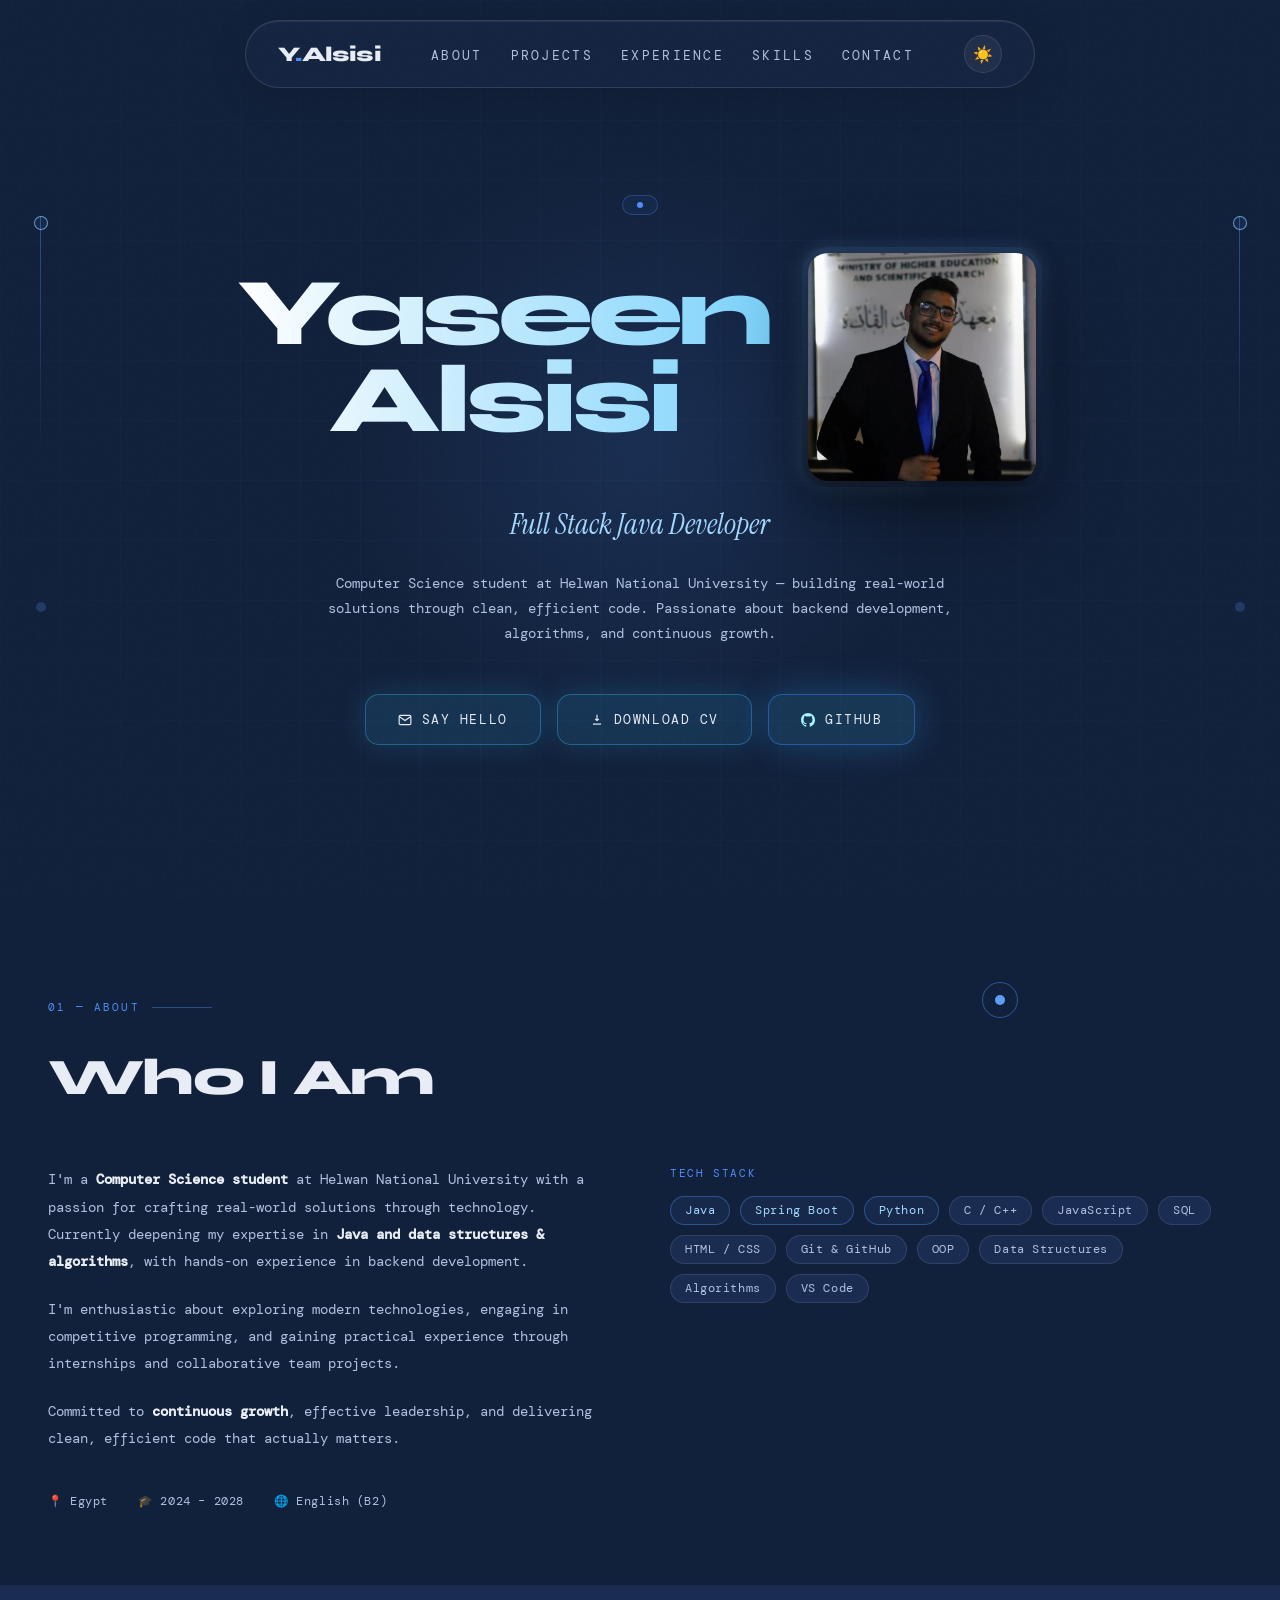
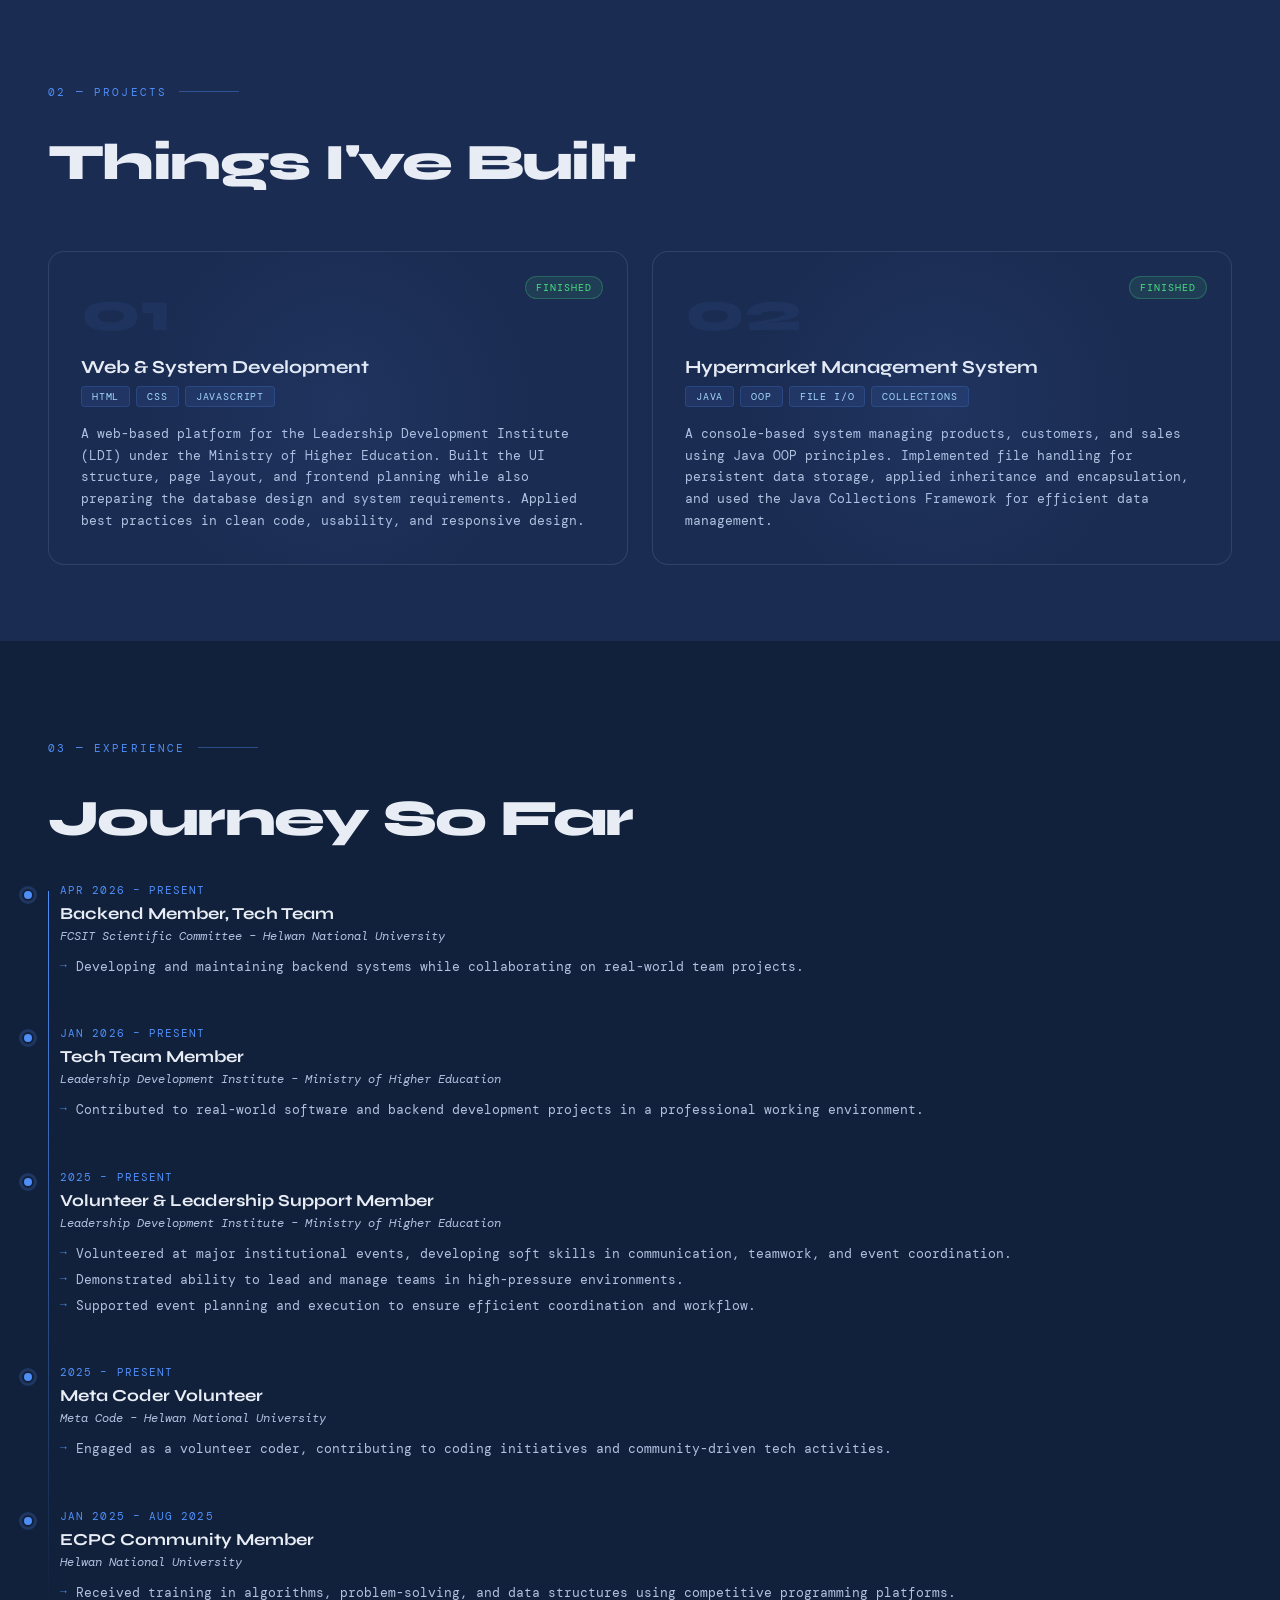
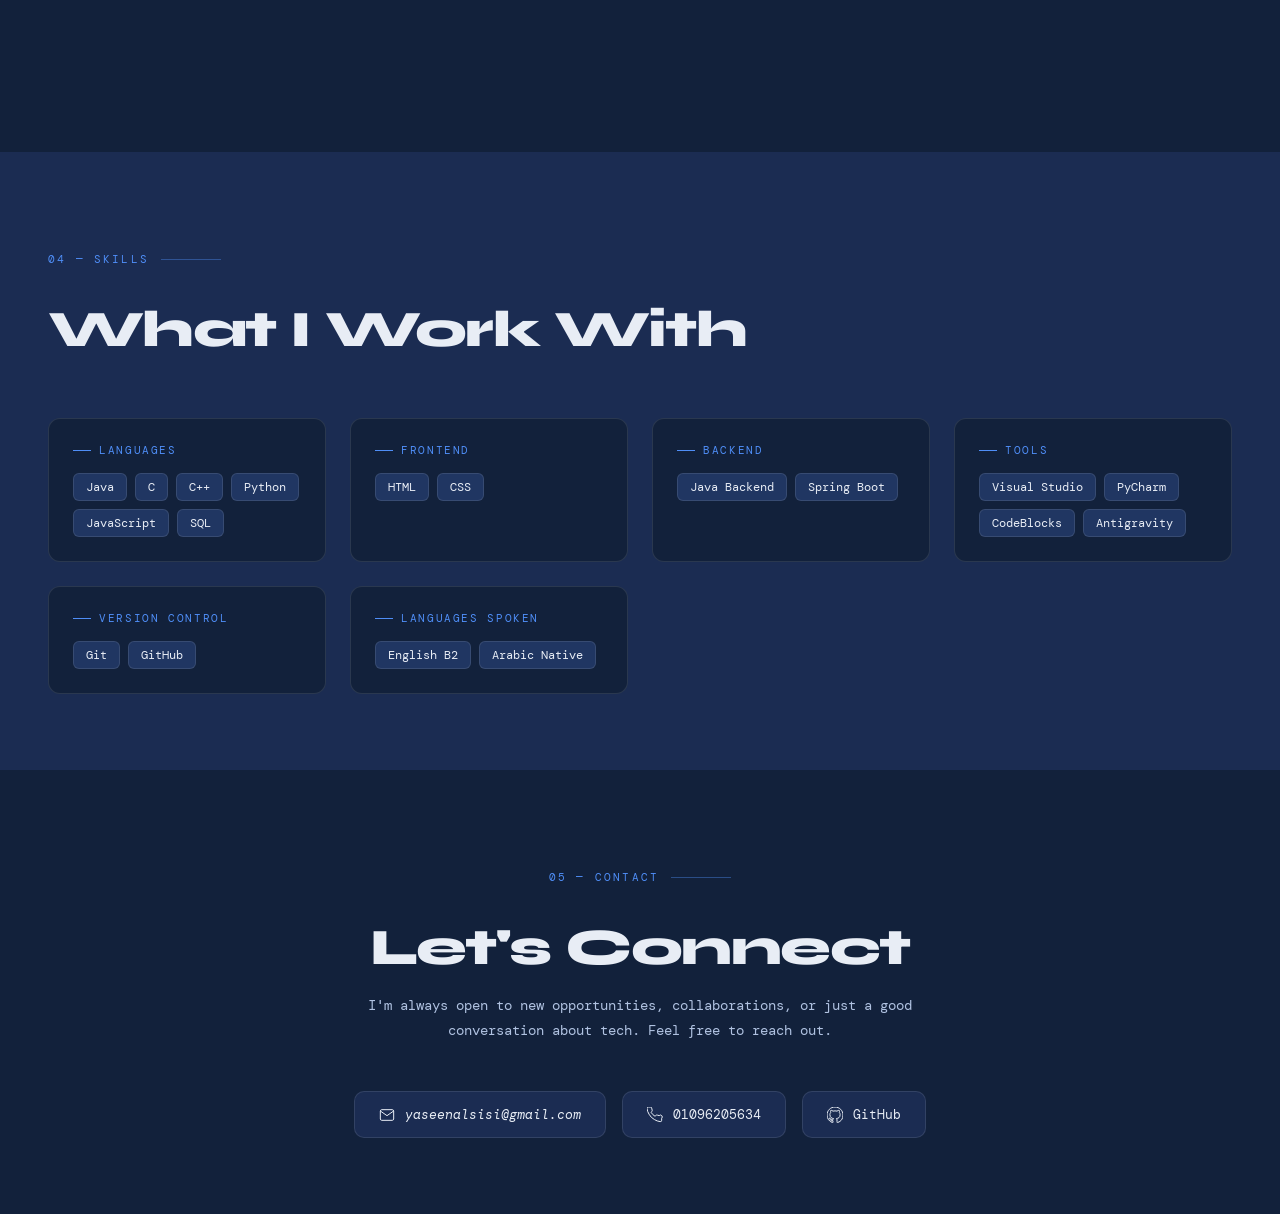
==== commit ba10279c: "Update index.html" ====
--- a/index.html
+++ b/index.html
@@ -295,4 +295,4 @@
   </div>
 </section>
 </body>
-</html>+</html>
--- a/style.css
+++ b/style.css
@@ -1006,12 +1006,12 @@
     order: 1;
   }
 
+  .theme-toggle {
+    order: 2;
+  }
+
   .nav-hamburger {
     display: flex;
-    order: 2;
-  }
-
-  .theme-toggle {
     order: 3;
   }
 
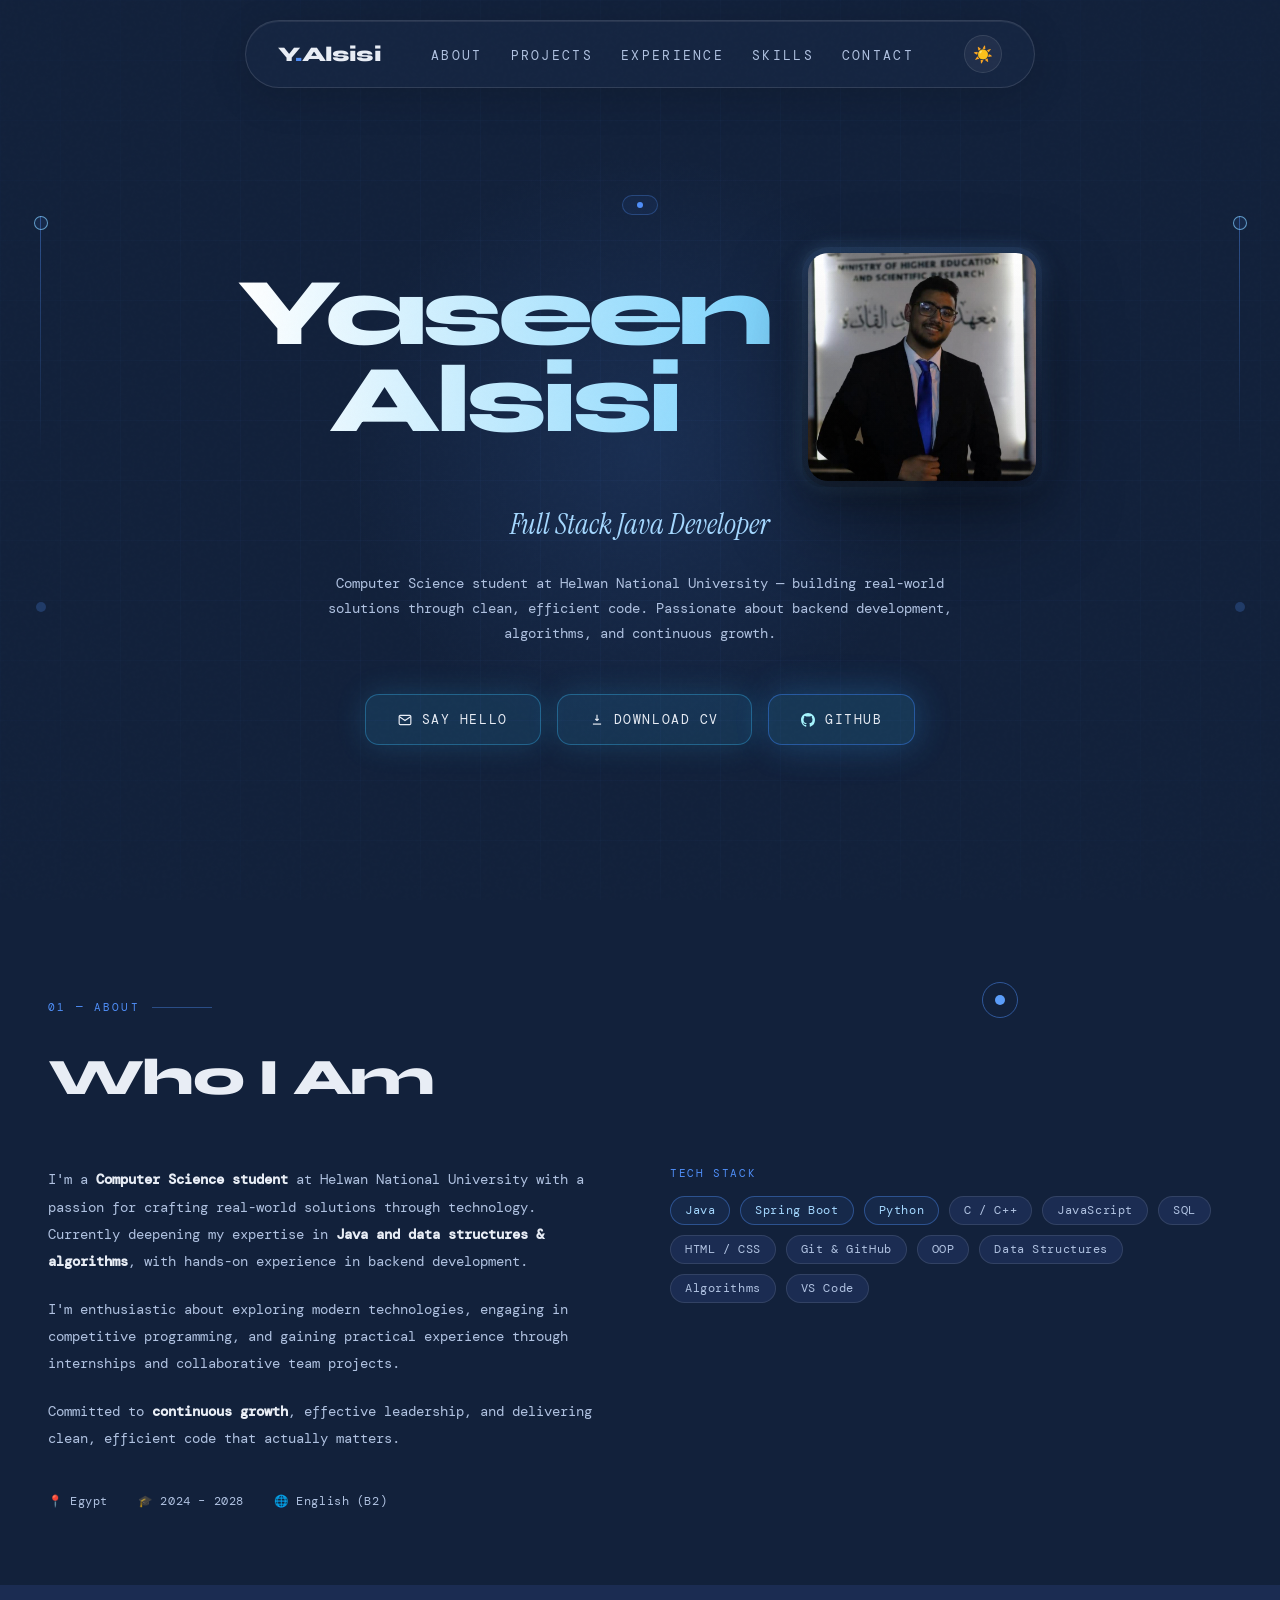
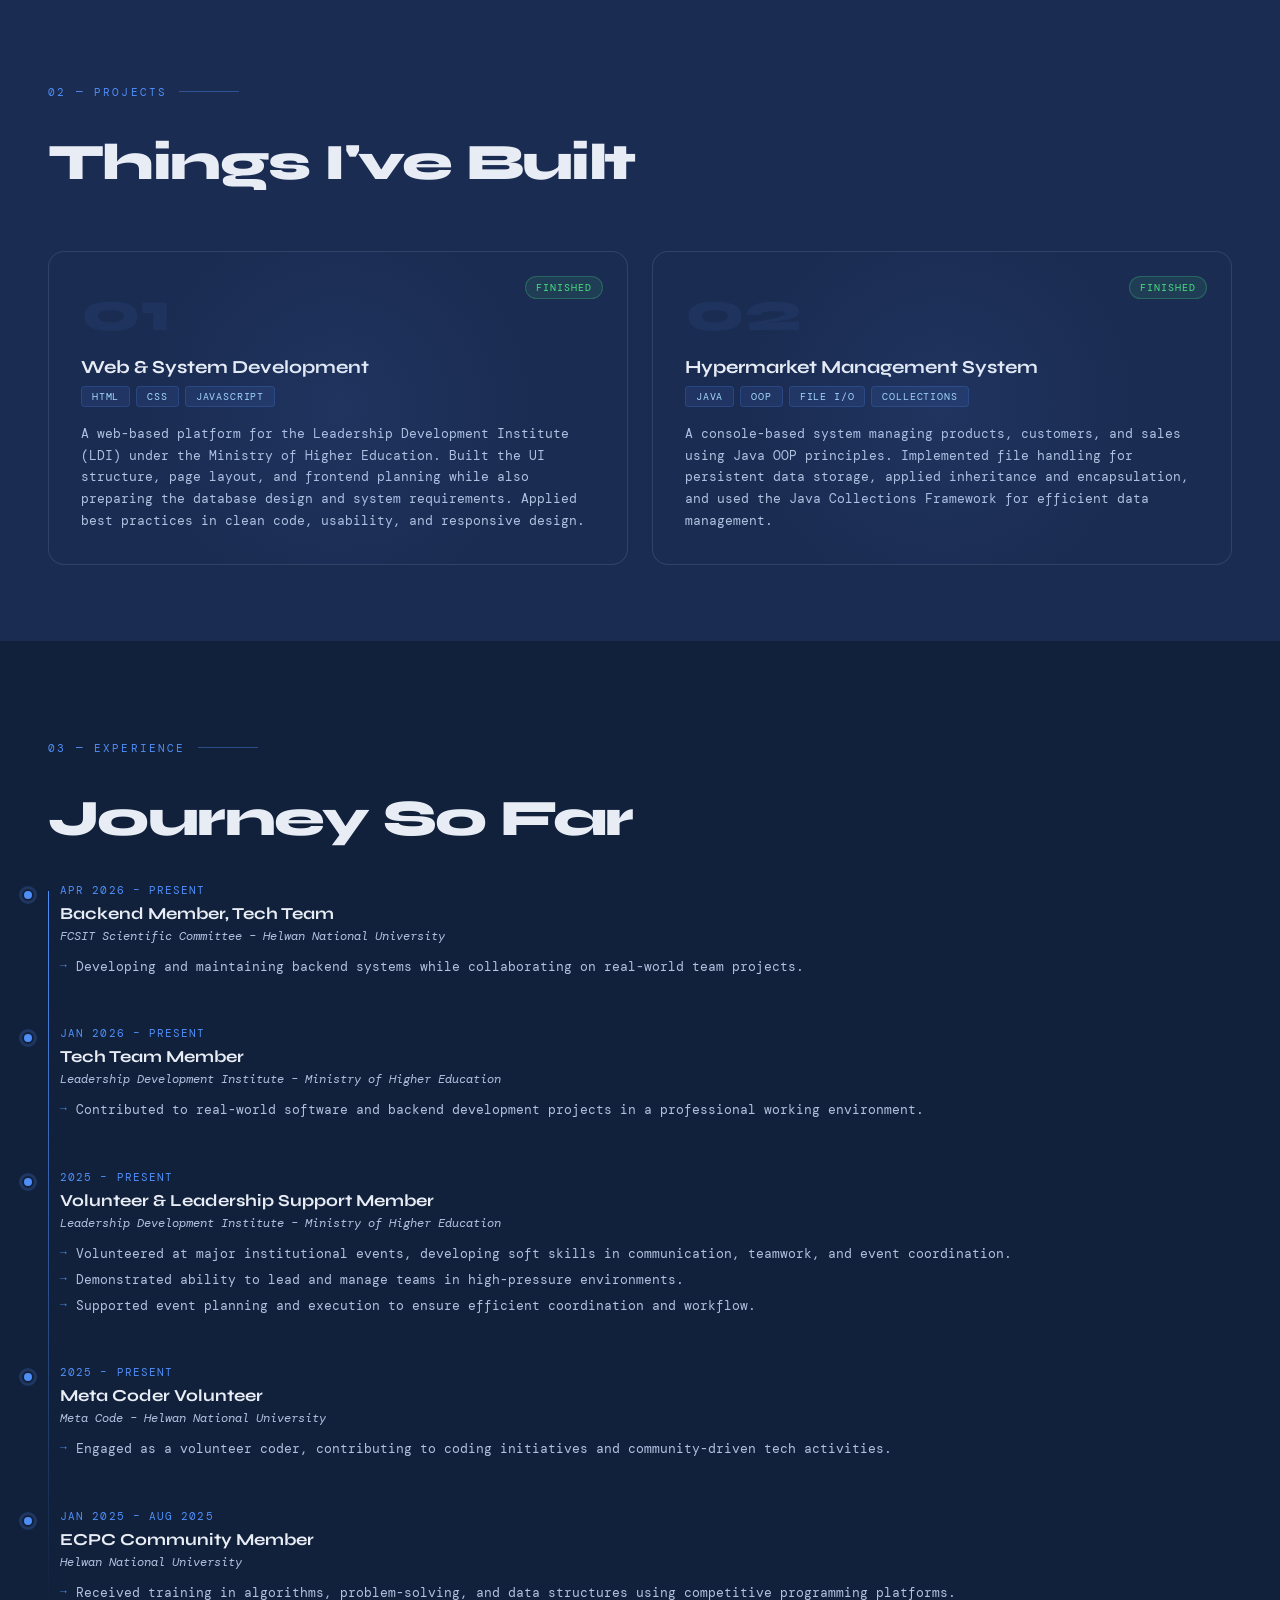
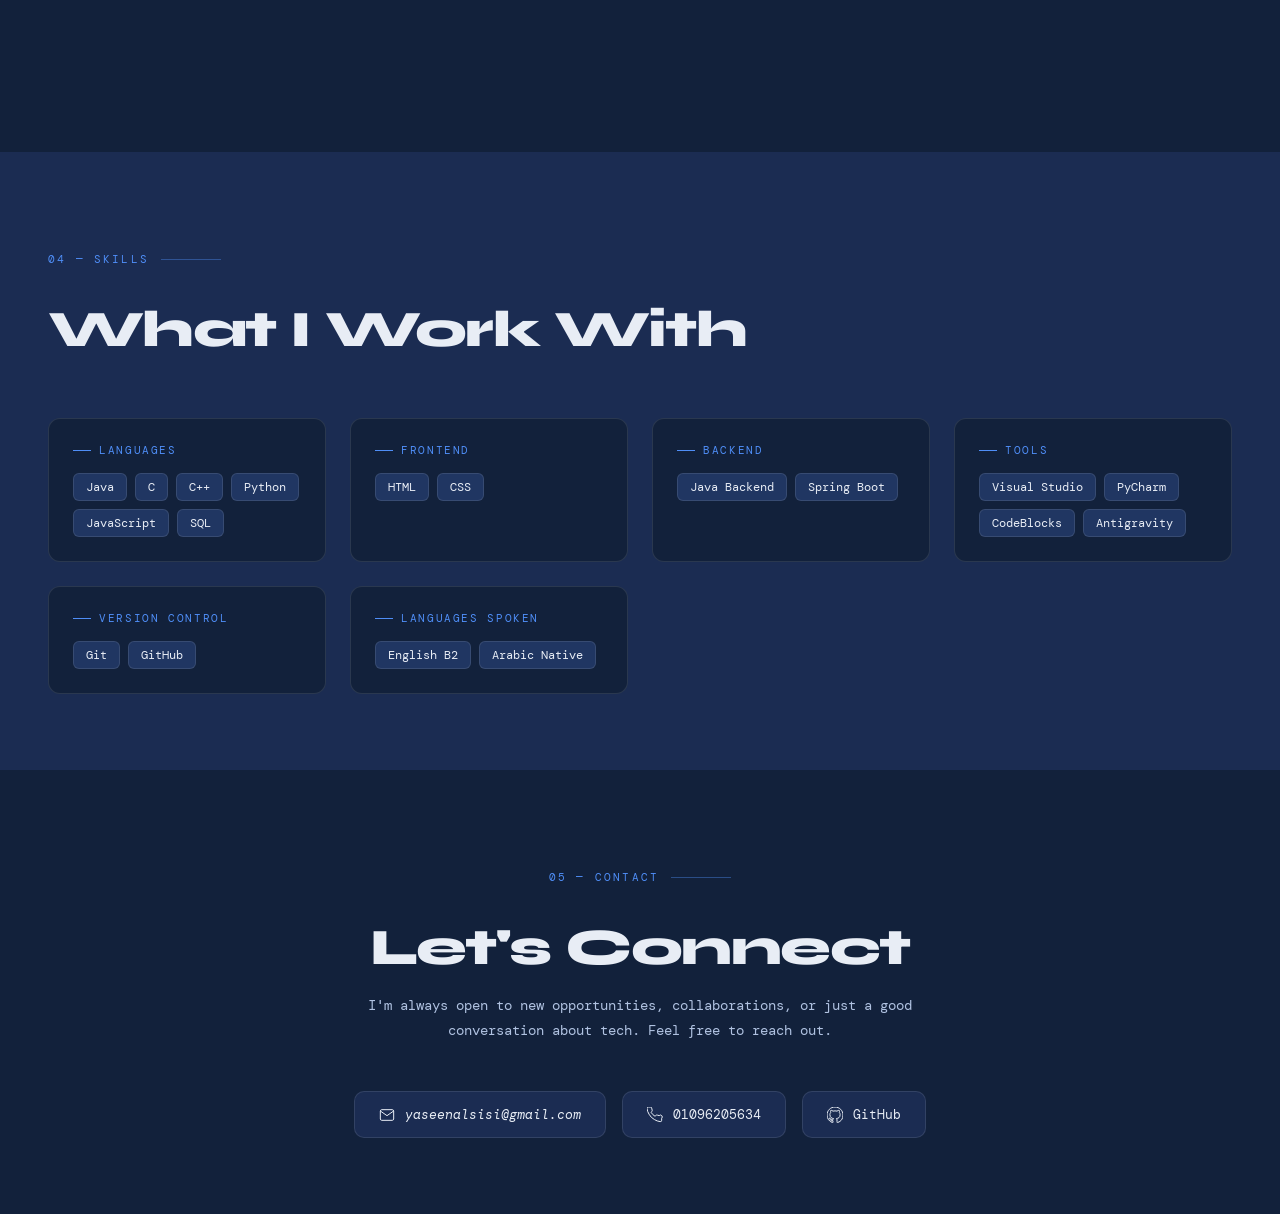
==== commit b2299cea: "Add files via upload" ====
--- a/index.html
+++ b/index.html
@@ -295,4 +295,4 @@
   </div>
 </section>
 </body>
-</html>
+</html>
--- a/style.css
+++ b/style.css
@@ -1008,6 +1008,7 @@
 
   .theme-toggle {
     order: 2;
+    margin-left: auto;
   }
 
   .nav-hamburger {
